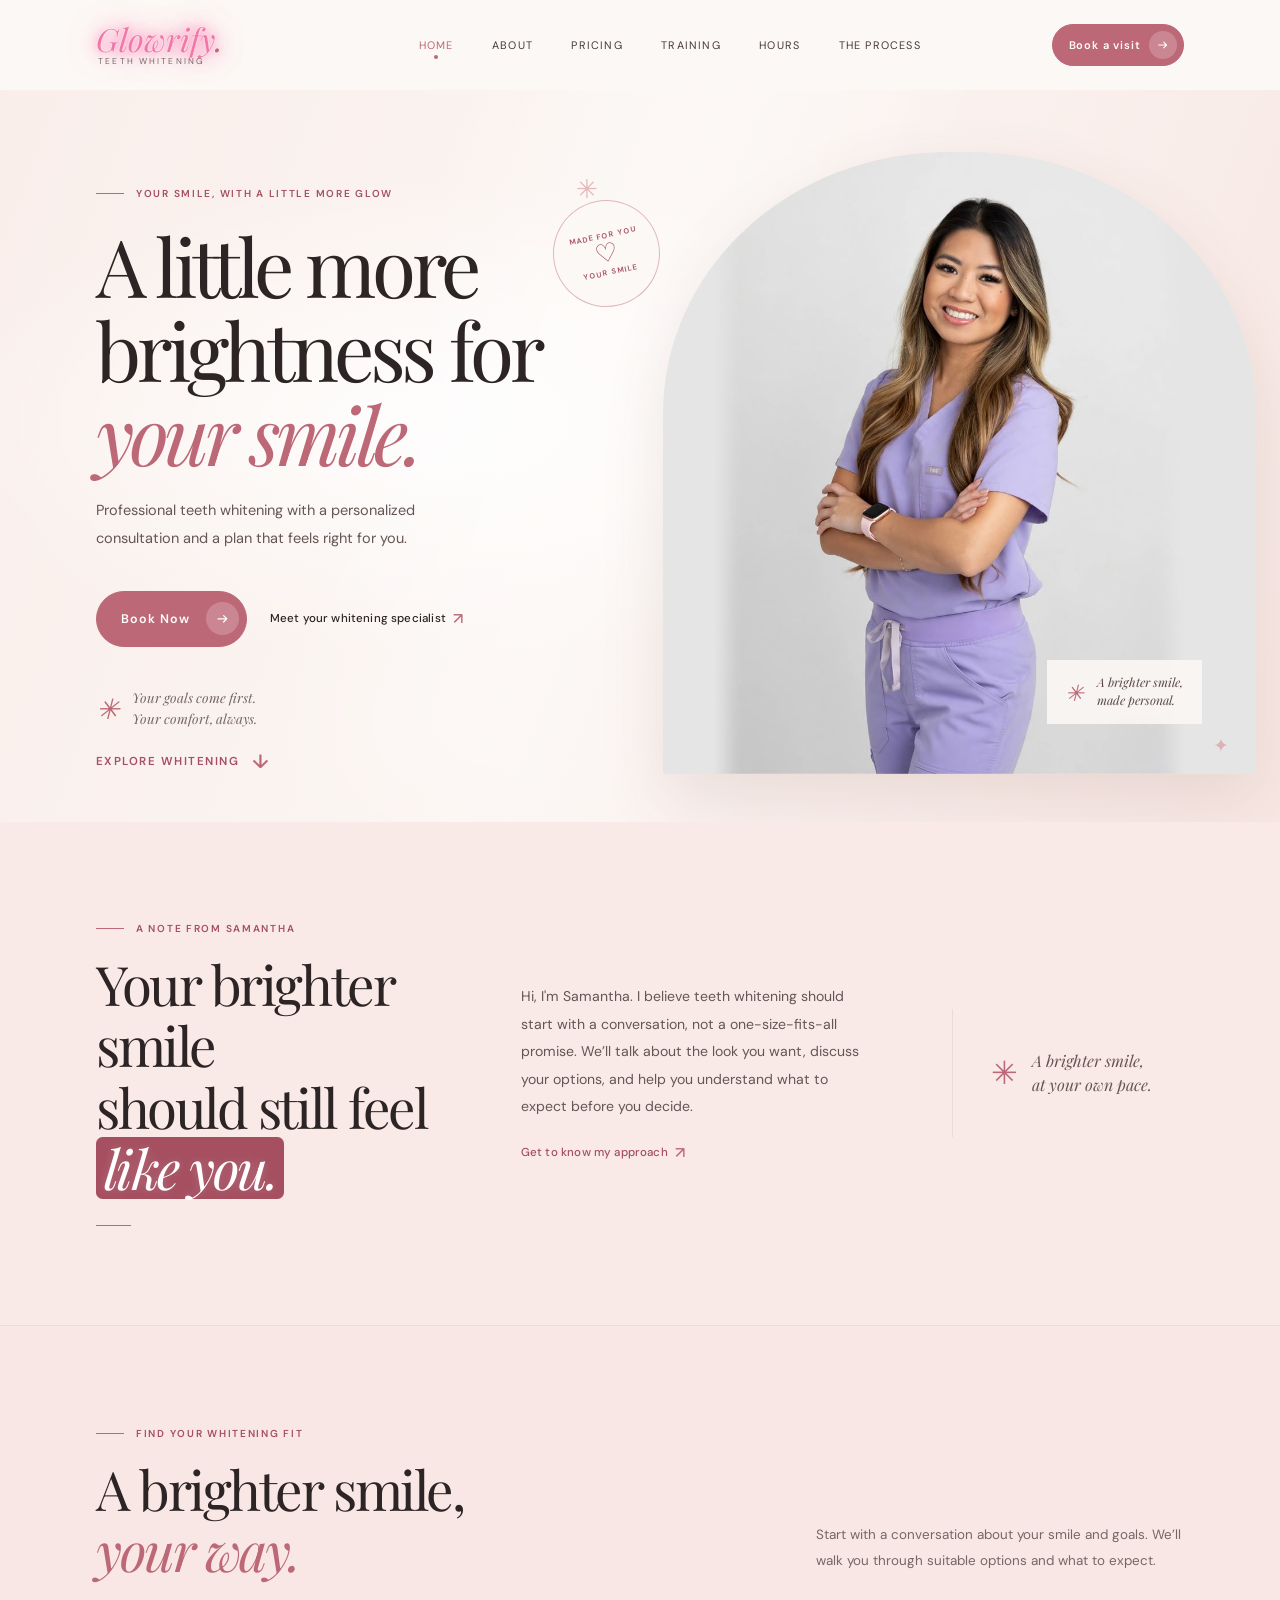
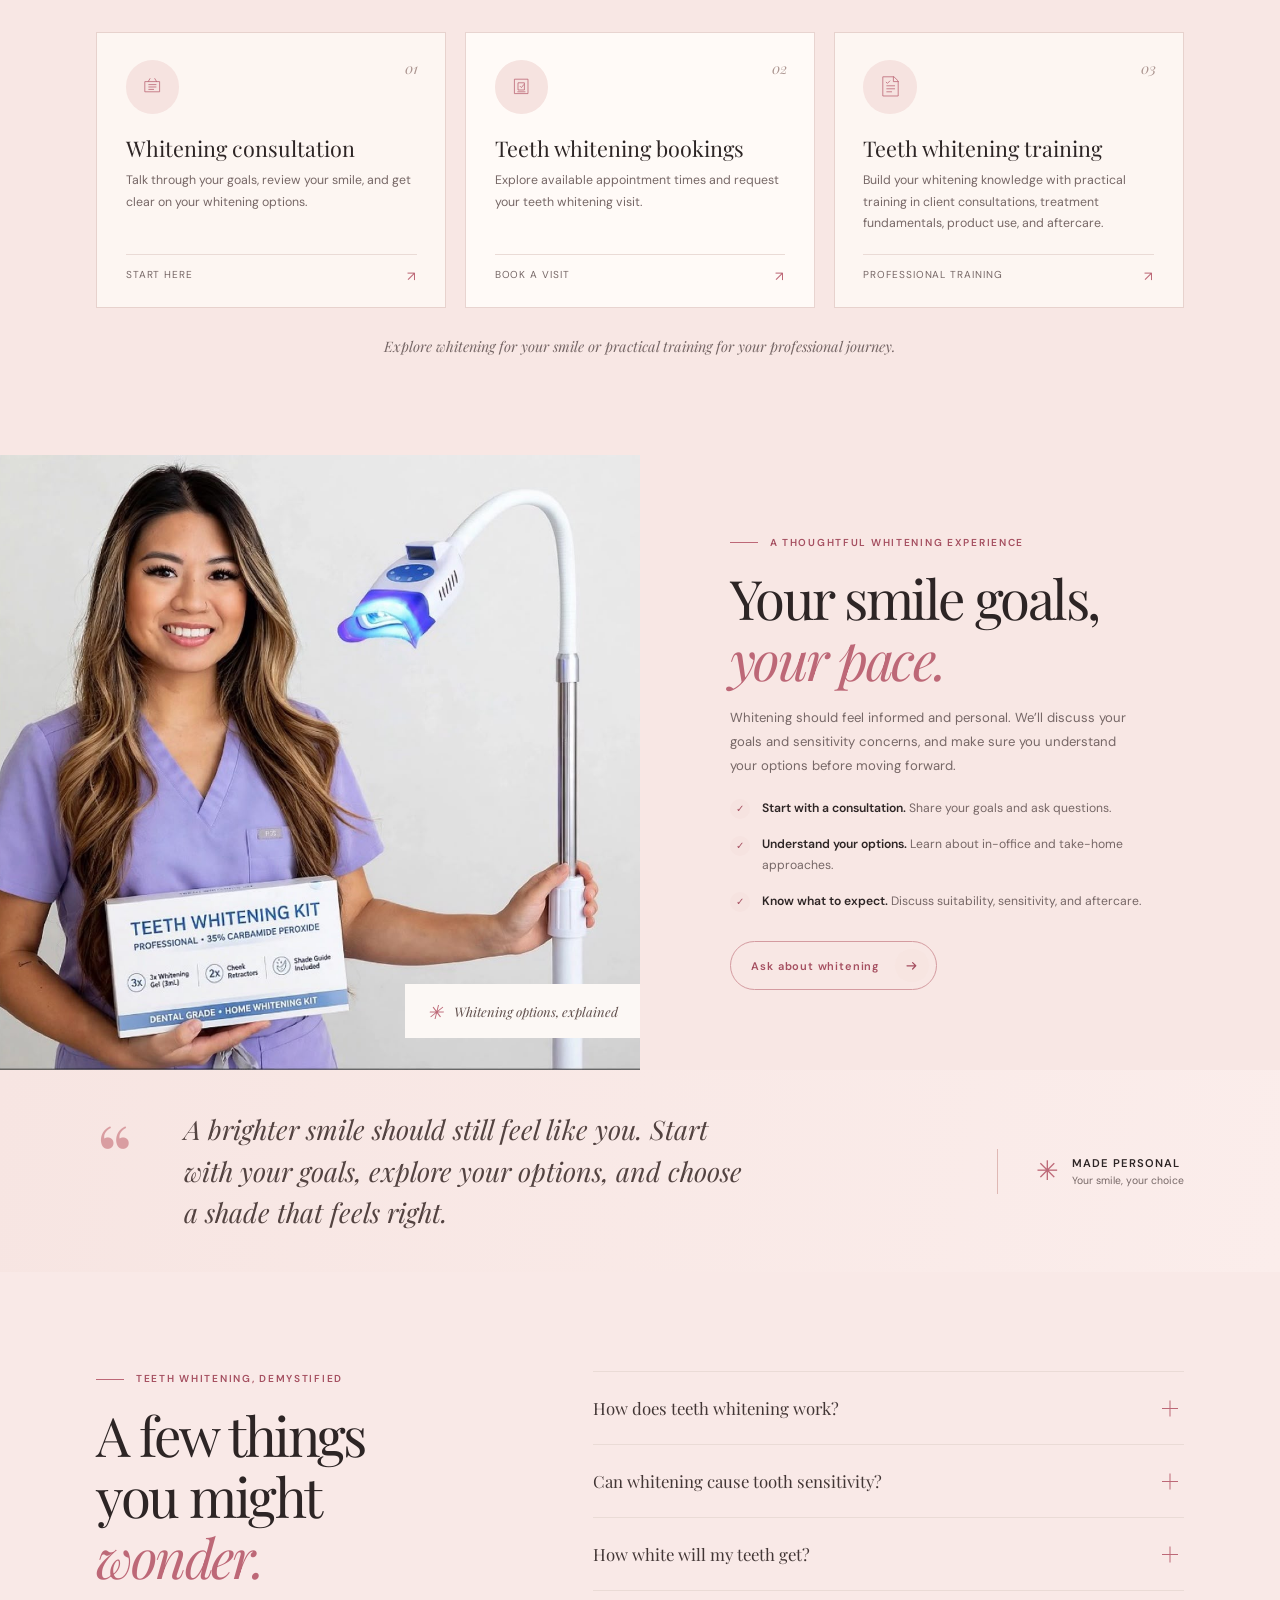
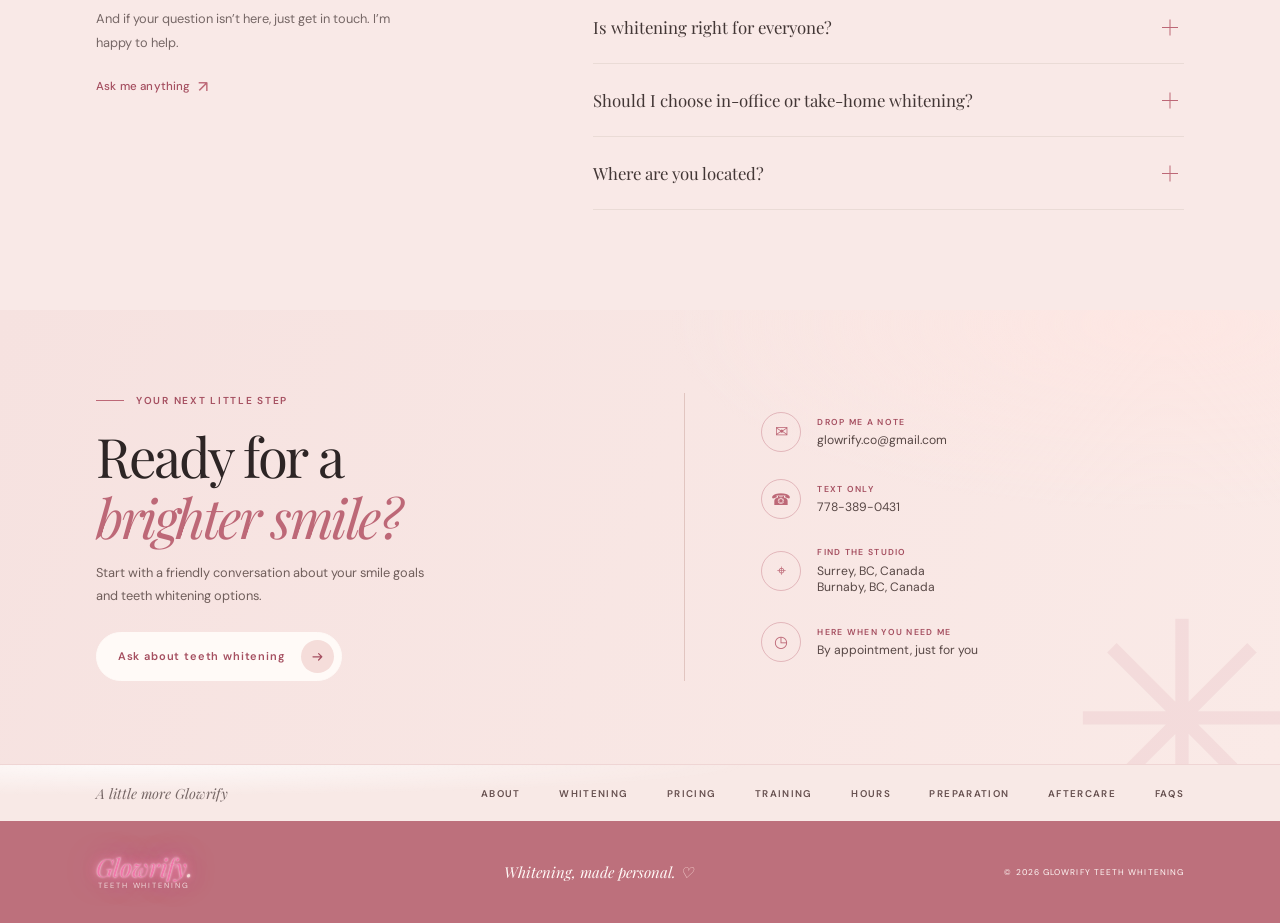
==== public/site/index.html @ 29be2ec6 "Publish curated Glowrify marketing site on Pages Co-authored-by: Copilot <223556219+Copilot@users.no" ====
<!doctype html>
<html lang="en">
  <head>
    <meta charset="UTF-8" />
    <meta name="viewport" content="width=device-width, initial-scale=1.0" />
    <meta
      name="description"
      content="Teeth whitening in Surrey, BC with Glowrify. Explore personalized consultations, take-home options and training for Surrey and Vancouver Lower Mainland clients."
    />
    <meta name="theme-color" content="#fbf5f2" />
    <title>Teeth Whitening in Surrey, BC | Glowrify</title>
    <link rel="canonical" href="https://briannw.github.io/glowrify/" />
    <meta property="og:type" content="website" />
    <meta property="og:site_name" content="Glowrify Teeth Whitening" />
    <meta property="og:locale" content="en_CA" />
    <meta property="og:url" content="https://briannw.github.io/glowrify/" />
    <meta property="og:title" content="Teeth Whitening in Surrey, BC | Glowrify" />
    <meta
      property="og:description"
      content="Teeth whitening in Surrey, BC with Glowrify. Explore personalized consultations, take-home options and training for Surrey and Vancouver Lower Mainland clients."
    />
    <meta
      property="og:image"
      content="https://briannw.github.io/glowrify/images/IMG-20261009-WA0004.jpg"
    />
    <meta property="og:image:type" content="image/jpeg" />
    <meta property="og:image:width" content="1920" />
    <meta property="og:image:height" content="1080" />
    <meta
      property="og:image:alt"
      content="Teeth whitening specialist with an LED light and whitening kit"
    />
    <meta name="twitter:card" content="summary_large_image" />
    <meta name="twitter:title" content="Teeth Whitening in Surrey, BC | Glowrify" />
    <meta
      name="twitter:description"
      content="Teeth whitening in Surrey, BC with Glowrify. Explore personalized consultations, take-home options and training for Surrey and Vancouver Lower Mainland clients."
    />
    <meta
      name="twitter:image"
      content="https://briannw.github.io/glowrify/images/IMG-20261009-WA0004.jpg"
    />
    <meta
      name="twitter:image:alt"
      content="Teeth whitening specialist with an LED light and whitening kit"
    />
    <link rel="preconnect" href="https://fonts.googleapis.com" />
    <link rel="preconnect" href="https://fonts.gstatic.com" crossorigin />
    <link
      href="https://fonts.googleapis.com/css2?family=DM+Sans:wght@400;500;600;700&family=Playfair+Display:ital,wght@0,400;0,500;0,600;1,400;1,500&display=swap"
      rel="stylesheet"
    />
    <link rel="stylesheet" href="styles.css" />
  </head>
  <body>
    <header class="site-header">
      <a class="wordmark" href="#home" aria-label="Glowrify Teeth Whitening home">
        <span class="wordmark__name">Glowrify<span class="wordmark__dot">.</span></span>
        <span class="wordmark__descriptor">TEETH WHITENING</span>
      </a>

      <button
        class="menu-toggle"
        type="button"
        aria-label="Open navigation"
        aria-expanded="false"
        aria-controls="site-navigation"
      >
        <span></span>
        <span></span>
      </button>

      <nav class="site-nav" id="site-navigation" aria-label="Main navigation">
        <a class="site-nav__link is-active" href="/site/index.html#home">Home</a>
        <a class="site-nav__link" href="/site/index.html#about">About</a>
        <a class="site-nav__link" href="/site/pricing.html">Pricing</a>
        <a class="site-nav__link" href="/training">Training</a>
        <a class="site-nav__link" href="/site/hours.html">Hours</a>
        <a class="site-nav__link" href="/site/index.html#approach">The process</a>
      </nav>

      <a class="button button--small header-cta" href="/bookings">
        <span>Book a visit</span>
        <svg viewBox="0 0 20 20" aria-hidden="true"><path d="M4 10h11m-4-4 4 4-4 4" /></svg>
      </a>
    </header>

    <main>
      <section class="hero" id="home">
        <div class="hero__wash" aria-hidden="true"></div>
        <div class="hero__content">
            <p class="eyebrow"><span class="eyebrow__line"></span> Your smile, with a little more glow</p>
            <h1>A little more<br />brightness for<br /><em>your smile.</em></h1>
          <p class="hero__copy">
              Professional teeth whitening with a personalized consultation and a plan that feels right for you.
          </p>
          <div class="hero__actions">
            <a class="button" href="/bookings">
              <span>Book Now</span>
              <svg viewBox="0 0 20 20" aria-hidden="true"><path d="M4 10h11m-4-4 4 4-4 4" /></svg>
            </a>
              <a class="text-link" href="#about">Meet your whitening specialist <span aria-hidden="true">↗</span></a>
          </div>
          <div class="hero__note">
            <span class="hero__note-mark" aria-hidden="true">✳</span>
              <span>Your goals come first.<br />Your comfort, always.</span>
          </div>
          <a class="scroll-cue" href="#services">
              <span>Explore whitening</span><span class="scroll-cue__arrow" aria-hidden="true">↓</span>
          </a>
        </div>

        <div class="hero__visual">
          <img
            class="hero__photo"
            src="images/IMG-20261009-WA0004.jpg"
            alt="Whitening specialist with an in-office LED light and whitening kit"
            fetchpriority="high"
          />
          <div class="hero__image-caption">
            <span class="hero__caption-icon" aria-hidden="true">✳</span>
            <span>A brighter smile,<br />made personal.</span>
          </div>
          <div class="hero__seal" aria-label="Whitening tailored to you">
              <span class="hero__seal-top">MADE FOR YOU</span>
            <span class="hero__seal-center" aria-hidden="true">♡</span>
            <span class="hero__seal-bottom">YOUR SMILE</span>
          </div>
        </div>
        <span class="hero__spark hero__spark--one" aria-hidden="true">✳</span>
        <span class="hero__spark hero__spark--two" aria-hidden="true">✦</span>
      </section>

      <section class="intro section-pad" id="about">
        <div class="intro__heading">
          <p class="eyebrow"><span class="eyebrow__line"></span> A note from Samantha</p>
          <h2>Your brighter smile<br />should still feel <em>like you.</em></h2>
          <span class="small-rule" aria-hidden="true"></span>
        </div>
        <div class="intro__body">
          <p>
            Hi, I'm Samantha. I believe teeth whitening should start with a conversation, not a one-size-fits-all promise.
            We’ll talk about the look you want, discuss your options, and help you understand what to expect before you decide.
          </p>
          <a class="text-link text-link--accent" href="#approach">
            Get to know my approach <span aria-hidden="true">↗</span>
          </a>
        </div>
        <div class="intro__detail">
          <span class="intro__detail-mark" aria-hidden="true">✳</span>
          <p>A brighter smile,<br />at your own pace.</p>
        </div>
      </section>

      <section class="services section-pad" id="services">
        <div class="section-heading">
          <div>
            <p class="eyebrow"><span class="eyebrow__line"></span> Find your whitening fit</p>
            <h2>A brighter smile,<br /><em>your way.</em></h2>
          </div>
          <p class="section-heading__copy">
            Start with a conversation about your smile and goals. We’ll walk you through suitable options and what to expect.
          </p>
        </div>

        <div class="service-grid">
          <article class="service-card">
            <span class="service-card__number">01</span>
            <span class="service-card__icon" aria-hidden="true">
              <svg viewBox="0 0 48 48"><path d="M12 16h24v17H12z" /><path d="M18 21h12M18 25h12M18 29h8" /><path d="m20 11-3 5m11-5 3 5" /></svg>
            </span>
            <h3>Whitening consultation</h3>
            <p>Talk through your goals, review your smile, and get clear on your whitening options.</p>
            <span class="service-card__footer">START HERE <span aria-hidden="true">↗</span></span>
          </article>
          <a class="service-card service-card--featured" href="/bookings" aria-label="Book teeth whitening">
            <span class="service-card__number">02</span>
            <span class="service-card__icon" aria-hidden="true">
              <svg viewBox="0 0 48 48"><path d="M13 12h22v24H13z" /><path d="M19 18h10v12H19z" /><path d="m22 24 2 2 4-5" /><path d="M18 33h12" /></svg>
            </span>
            <h3>Teeth whitening bookings</h3>
            <p>Explore available appointment times and request your teeth whitening visit.</p>
            <span class="service-card__footer">BOOK A VISIT <span aria-hidden="true">↗</span></span>
          </a>
          <article class="service-card">
            <span class="service-card__number">03</span>
            <span class="service-card__icon" aria-hidden="true">
              <svg viewBox="0 0 48 48"><path d="M12 8h18l7 7v25H12z" /><path d="M29 8v8h8" /><path d="M18 23h13M18 28h13M18 33h8" /><path d="m17 17 2 2 4-4" /></svg>
            </span>
            <h3>Teeth whitening training</h3>
            <p>Build your whitening knowledge with practical training in client consultations, treatment fundamentals, product use, and aftercare.</p>
            <a class="service-card__footer" href="/training">PROFESSIONAL TRAINING <span aria-hidden="true">↗</span></a>
          </article>
        </div>
        <p class="services__footnote">Explore whitening for your smile or practical training for your professional journey.</p>
      </section>

      <section class="approach" id="approach">
        <div class="approach__image">
          <img
            src="images/IMG-20261009-WA0003.jpg"
            alt="Whitening specialist showing a teeth whitening kit and whitening gel syringes"
            loading="lazy"
          />
          <div class="approach__image-label"><span aria-hidden="true">✳</span> Whitening options, explained</div>
        </div>
        <div class="approach__content">
          <p class="eyebrow"><span class="eyebrow__line"></span> A thoughtful whitening experience</p>
          <h2>Your smile goals,<br /><em>your pace.</em></h2>
          <p class="approach__intro">
            Whitening should feel informed and personal. We’ll discuss your goals and sensitivity concerns, and make sure you understand your options before moving forward.
          </p>
          <ul class="care-list">
            <li><span class="care-list__check" aria-hidden="true">✓</span><span><strong>Start with a consultation.</strong> Share your goals and ask questions.</span></li>
            <li><span class="care-list__check" aria-hidden="true">✓</span><span><strong>Understand your options.</strong> Learn about in-office and take-home approaches.</span></li>
            <li><span class="care-list__check" aria-hidden="true">✓</span><span><strong>Know what to expect.</strong> Discuss suitability, sensitivity, and aftercare.</span></li>
          </ul>
          <a class="button button--outline" href="/bookings">
            <span>Ask about whitening</span>
            <svg viewBox="0 0 20 20" aria-hidden="true"><path d="M4 10h11m-4-4 4 4-4 4" /></svg>
          </a>
        </div>
      </section>

      <section class="quote-strip">
        <span class="quote-strip__mark" aria-hidden="true">“</span>
        <blockquote>
          A brighter smile should still feel like you. Start with your goals, explore your options, and choose a shade that feels right.
        </blockquote>
        <div class="quote-strip__byline">
          <span class="quote-strip__star" aria-hidden="true">✳</span>
          <span><strong>Made personal</strong><br />Your smile, your choice</span>
        </div>
      </section>

      <section class="faq section-pad" id="faq">
        <div class="faq__heading">
          <p class="eyebrow"><span class="eyebrow__line"></span> Teeth whitening, demystified</p>
          <h2>A few things<br />you might <em>wonder.</em></h2>
          <p>And if your question isn’t here, just get in touch. I’m happy to help.</p>
          <a class="text-link text-link--accent" href="/bookings">
            Ask me anything <span aria-hidden="true">↗</span>
          </a>
        </div>
        <div class="faq-list">
          <details class="faq-item">
            <summary>How does teeth whitening work?<span aria-hidden="true"></span></summary>
            <p>Whitening options vary. During a consultation, we can discuss in-office and take-home approaches, how they work, and what may suit your smile and goals.</p>
          </details>
          <details class="faq-item">
            <summary>Can whitening cause tooth sensitivity?<span aria-hidden="true"></span></summary>
            <p>Some people experience temporary sensitivity. Tell us about any concerns during your consultation so we can discuss whether whitening is suitable and what to expect.</p>
          </details>
          <details class="faq-item">
            <summary>How white will my teeth get?<span aria-hidden="true"></span></summary>
            <p>Results vary from person to person and depend on factors such as your natural tooth shade and the type of discolouration. We’ll talk through realistic expectations before you choose.</p>
          </details>
          <details class="faq-item">
            <summary>Is whitening right for everyone?<span aria-hidden="true"></span></summary>
            <p>Not always. A consultation can help identify whether whitening is appropriate for you and whether existing dental work or other factors may affect the outcome.</p>
          </details>
          <details class="faq-item">
            <summary>Should I choose in-office or take-home whitening?<span aria-hidden="true"></span></summary>
            <p>Both options have different considerations. We can explain the available approaches, how to use products as directed, and which option may fit your goals.</p>
          </details>
          <details class="faq-item">
            <summary>Where are you located?<span aria-hidden="true"></span></summary>
            <p>Glowrify serves clients in Surrey and Burnaby, BC, Canada. Once your visit is booked, I’ll confirm the location and send over everything you need for an easy arrival.</p>
          </details>
        </div>
      </section>

      <section class="contact" id="contact">
        <div class="contact__content">
          <p class="eyebrow"><span class="eyebrow__line"></span> Your next little step</p>
          <h2>Ready for a<br /><em>brighter smile?</em></h2>
          <p>Start with a friendly conversation about your smile goals and teeth whitening options.</p>
          <a class="button button--light" href="/bookings">
            <span>Ask about teeth whitening</span>
            <svg viewBox="0 0 20 20" aria-hidden="true"><path d="M4 10h11m-4-4 4 4-4 4" /></svg>
          </a>
        </div>
        <div class="contact__details">
          <a href="mailto:glowrify.co@gmail.com">
            <span class="contact__icon" aria-hidden="true">✉</span>
            <span><small>DROP ME A NOTE</small>glowrify.co@gmail.com</span>
          </a>
          <div>
            <span class="contact__icon" aria-hidden="true">☎</span>
            <span><small>TEXT ONLY</small>778-389-0431</span>
          </div>
          <div>
            <span class="contact__icon" aria-hidden="true">⌖</span>
            <span><small>FIND THE STUDIO</small>Surrey, BC, Canada<br />Burnaby, BC, Canada</span>
          </div>
          <div>
            <span class="contact__icon" aria-hidden="true">◷</span>
            <span><small>HERE WHEN YOU NEED ME</small>By appointment, just for you</span>
          </div>
        </div>
        <span class="contact__decoration" aria-hidden="true">✳</span>
      </section>
    </main>

    <nav class="footer-nav" aria-label="Footer navigation">
      <span class="footer-nav__label">A little more Glowrify</span>
      <div class="footer-nav__links">
        <a href="/site/index.html#about">About</a>
        <a href="/site/index.html#services">Whitening</a>
        <a href="/site/pricing.html">Pricing</a>
        <a href="/training">Training</a>
        <a href="/site/hours.html">Hours</a>
        <a href="/site/preparation.html">Preparation</a>
        <a href="/site/post-op.html">Aftercare</a>
        <a href="/site/index.html#faq">FAQs</a>
      </div>
    </nav>

    <footer class="site-footer">
      <a class="wordmark wordmark--footer" href="#home" aria-label="Glowrify Teeth Whitening home">
        <span class="wordmark__name">Glowrify<span class="wordmark__dot">.</span></span>
        <span class="wordmark__descriptor">TEETH WHITENING</span>
      </a>
      <p>Whitening, made personal. <span aria-hidden="true">♡</span></p>
      <span class="site-footer__copyright">© 2026 GLOWRIFY TEETH WHITENING</span>
    </footer>

    <script src="script.js"></script>
  </body>
</html>
---- public/site/styles.css ----
:root {
  color-scheme: light;
  --ink: #2d2525;
  --muted: #766766;
  --rose: #bd6877;
  --rose-dark: #a54f60;
  --rose-soft: #f2d5d5;
  --rose-pale: #f8e7e4;
  --paper: #fcf8f5;
  --line: #eadbd6;
  --serif: "Playfair Display", Georgia, serif;
  --sans: "DM Sans", Arial, sans-serif;
  --page-gutter: clamp(1.5rem, 7.5vw, 8.5rem);
}

* {
  box-sizing: border-box;
}

html {
  scroll-behavior: smooth;
  scroll-padding-top: 5.5rem;
}

body {
  margin: 0;
  background: var(--paper);
  color: var(--ink);
  font-family: var(--sans);
  font-size: 0.94rem;
  -webkit-font-smoothing: antialiased;
}

body,
button,
a {
  -webkit-tap-highlight-color: transparent;
}

a {
  color: inherit;
  text-decoration: none;
}

button {
  color: inherit;
  font: inherit;
}

img {
  display: block;
  max-width: 100%;
}

::selection {
  background: var(--rose-soft);
  color: var(--ink);
}

.site-header {
  position: relative;
  z-index: 5;
  display: flex;
  min-height: 5.6rem;
  align-items: center;
  justify-content: space-between;
  gap: 2rem;
  padding: 0 var(--page-gutter);
  background: var(--paper);
}

.wordmark {
  display: inline-flex;
  width: 12rem;
  flex-direction: column;
  align-items: flex-start;
  gap: 0.08rem;
  flex-shrink: 0;
}

.wordmark__name {
  font-family: var(--serif);
  font-size: 2rem;
  font-style: italic;
  line-height: 1;
  color: #f078a9;
  text-shadow: 0 0 2px #fff4f8, 0 0 7px rgba(255, 165, 200, 0.98),
    0 0 16px rgba(255, 105, 170, 0.8), 0 0 30px rgba(255, 105, 170, 0.58);
}

.wordmark__dot {
  color: var(--rose);
}

.wordmark__descriptor {
  padding-left: 0.14rem;
  color: var(--muted);
  font-size: 0.53rem;
  letter-spacing: 0.25em;
}

.site-nav {
  display: flex;
  align-items: center;
  gap: clamp(1.2rem, 3vw, 3rem);
}

.site-nav__link {
  position: relative;
  padding: 0.6rem 0;
  color: #453a39;
  font-size: 0.68rem;
  letter-spacing: 0.11em;
  text-transform: uppercase;
  transition: color 180ms ease;
}

.site-nav__link:hover,
.site-nav__link.is-active {
  color: var(--rose);
}

.site-nav__link.is-active::after {
  position: absolute;
  bottom: 0.12rem;
  left: 50%;
  width: 0.25rem;
  height: 0.25rem;
  border-radius: 50%;
  background: var(--rose);
  content: "";
  transform: translateX(-50%);
}

.button {
  display: inline-flex;
  min-height: 3.1rem;
  align-items: center;
  justify-content: center;
  gap: 1rem;
  border: 1px solid var(--rose);
  border-radius: 999px;
  background: var(--rose);
  color: #fffdfb;
  font-size: 0.69rem;
  font-weight: 600;
  letter-spacing: 0.075em;
  padding: 0.35rem 0.45rem 0.35rem 1.3rem;
  transition: background 180ms ease, border-color 180ms ease, color 180ms ease, transform 180ms ease;
}

.button:hover {
  border-color: var(--rose-dark);
  background: var(--rose-dark);
  transform: translateY(-2px);
}

.button svg {
  width: 2.1rem;
  height: 2.1rem;
  padding: 0.55rem;
  border-radius: 50%;
  background: rgba(255, 255, 255, 0.2);
  fill: none;
  stroke: currentColor;
  stroke-linecap: round;
  stroke-linejoin: round;
  stroke-width: 1.5;
}

.button--small {
  min-height: 2.6rem;
  gap: 0.55rem;
  padding: 0.25rem 0.35rem 0.25rem 1rem;
}

.button--small svg {
  width: 1.75rem;
  height: 1.75rem;
  padding: 0.43rem;
}

.menu-toggle {
  display: none;
}

.hero {
  position: relative;
  display: grid;
  min-height: min(45rem, 78vw);
  grid-template-columns: 0.91fr 1.09fr;
  overflow: hidden;
  padding: 3.9rem var(--page-gutter) 3rem;
  background:
    radial-gradient(ellipse at 34% 45%, rgba(255, 255, 255, 0.88), transparent 43%),
    linear-gradient(110deg, #f9eeea 0%, #fbf5f2 47%, #f7e7e3 100%);
}

.hero__wash {
  position: absolute;
  top: -25%;
  left: 36%;
  width: 21rem;
  height: 130%;
  background: rgba(255, 255, 255, 0.28);
  filter: blur(3.5rem);
  transform: rotate(18deg);
}

.hero__content {
  position: relative;
  z-index: 2;
  display: flex;
  align-items: flex-start;
  flex-direction: column;
  padding-top: 2.1rem;
}

.eyebrow {
  display: flex;
  align-items: center;
  gap: 0.75rem;
  margin: 0;
  color: var(--rose-dark);
  font-size: 0.63rem;
  font-weight: 600;
  letter-spacing: 0.17em;
  line-height: 1.6;
  text-transform: uppercase;
}

.eyebrow__line {
  width: 1.75rem;
  height: 1px;
  background: var(--rose);
}

h1,
h2,
h3,
p {
  margin-top: 0;
}

h1,
h2 {
  font-family: var(--serif);
  font-weight: 400;
}

h1 {
  margin: 1.35rem 0 1.35rem;
  font-size: clamp(3.25rem, 6.25vw, 6.6rem);
  letter-spacing: -0.055em;
  line-height: 1.05;
}

h1 em,
h2 em {
  color: var(--rose);
  font-weight: 400;
}

.hero__copy {
  max-width: 23rem;
  margin-bottom: 1.65rem;
  color: #655654;
  font-size: 0.91rem;
  line-height: 1.9;
}

.hero__actions {
  display: flex;
  align-items: center;
  flex-wrap: wrap;
  gap: 1.4rem;
  margin-top: 0.75rem;
}

.hero__actions .button {
  min-height: 3.5rem;
  font-size: 0.78rem;
  padding-left: 1.5rem;
}

.text-link {
  display: inline-flex;
  align-items: center;
  gap: 0.45rem;
  color: var(--ink);
  font-size: 0.72rem;
  font-weight: 500;
  letter-spacing: 0.015em;
}

.text-link span {
  color: var(--rose);
  font-size: 1rem;
  transition: transform 180ms ease;
}

.text-link:hover span {
  transform: translate(2px, -2px);
}

.text-link--accent {
  color: var(--rose-dark);
}

.hero__note {
  display: flex;
  align-items: center;
  gap: 0.8rem;
  margin-top: auto;
  padding-top: 2.5rem;
  color: var(--muted);
  font-family: var(--serif);
  font-size: 0.84rem;
  font-style: italic;
  line-height: 1.5;
}

.hero__note-mark {
  color: var(--rose);
  font-size: 1.75rem;
}

.scroll-cue {
  display: flex;
  align-items: center;
  gap: 0.8rem;
  margin-top: 1.25rem;
  color: var(--rose-dark);
  font-size: 0.72rem;
  font-weight: 600;
  letter-spacing: 0.13em;
  text-transform: uppercase;
}

.scroll-cue__arrow {
  color: var(--rose);
  font-size: 1.2rem;
}

.hero__visual {
  position: relative;
  min-height: 35rem;
  align-self: stretch;
}

.hero__photo {
  position: absolute;
  top: 0;
  right: -4.5rem;
  width: min(47vw, 43rem);
  height: 100%;
  border-radius: 48% 48% 3px 3px / 42% 42% 3px 3px;
  object-fit: cover;
  object-position: 52% center;
  box-shadow: 0 1.5rem 4rem rgba(122, 73, 67, 0.12);
}

.hero__image-caption {
  position: absolute;
  right: -1.1rem;
  bottom: 3.1rem;
  display: flex;
  align-items: center;
  gap: 0.8rem;
  padding: 0.9rem 1.15rem;
  background: rgba(252, 248, 245, 0.88);
  color: #5a4948;
  font-family: var(--serif);
  font-size: 0.77rem;
  font-style: italic;
  line-height: 1.45;
  backdrop-filter: blur(8px);
}

.hero__caption-icon {
  color: var(--rose);
  font-size: 1.4rem;
}

.hero__seal {
  position: absolute;
  top: 3rem;
  left: -2.4rem;
  display: flex;
  width: 6.7rem;
  height: 6.7rem;
  align-items: center;
  justify-content: center;
  flex-direction: column;
  border: 1px solid rgba(189, 104, 119, 0.45);
  border-radius: 50%;
  background: rgba(252, 248, 245, 0.9);
  color: var(--rose-dark);
  transform: rotate(-12deg);
}

.hero__seal-top,
.hero__seal-bottom {
  font-size: 0.47rem;
  font-weight: 600;
  letter-spacing: 0.15em;
}

.hero__seal-center {
  margin: 0.08rem 0;
  font-size: 1.6rem;
  line-height: 1;
}

.hero__spark {
  position: absolute;
  z-index: 1;
  color: #dc9da1;
  opacity: 0.7;
  pointer-events: none;
}

.hero__spark--one {
  top: 5.2rem;
  left: 45%;
  font-size: 1.6rem;
}

.hero__spark--two {
  right: 4%;
  bottom: 4rem;
  font-size: 1.2rem;
}

.section-pad {
  padding: 6.2rem var(--page-gutter);
}

.intro {
  display: grid;
  grid-template-columns: 1.08fr 1.1fr 0.72fr;
  align-items: center;
  gap: clamp(2.5rem, 6vw, 7rem);
  border-bottom: 1px solid var(--line);
  background: #f9e9e7;
}

.intro h2 em {
  display: inline-block;
  border-radius: 0.12em;
  background: var(--rose-dark);
  color: #fff;
  padding: 0 0.14em;
  text-shadow: 0 0 10px rgba(255, 255, 255, 0.2);
}

.intro h2,
.section-heading h2,
.approach h2,
.faq h2,
.contact h2 {
  margin: 1rem 0 0;
  font-size: clamp(2.55rem, 4.25vw, 4.3rem);
  letter-spacing: -0.045em;
  line-height: 1.13;
}

.small-rule {
  display: block;
  width: 2.2rem;
  height: 1px;
  margin-top: 1.65rem;
  background: var(--rose);
}

.intro__body {
  max-width: 28rem;
}

.intro__body p {
  margin: 0 0 1.3rem;
  color: #655654;
  font-size: 0.88rem;
  line-height: 1.95;
}

.intro__detail {
  display: flex;
  min-height: 8rem;
  align-items: center;
  gap: 0.85rem;
  border-left: 1px solid var(--line);
  padding-left: clamp(1.3rem, 3vw, 3rem);
}

.intro__detail-mark {
  color: var(--rose);
  font-size: 2rem;
}

.intro__detail p {
  margin: 0;
  color: #675453;
  font-family: var(--serif);
  font-size: 1rem;
  font-style: italic;
  line-height: 1.55;
}

.services {
  background: var(--rose-pale);
}

.section-heading {
  display: flex;
  align-items: flex-end;
  justify-content: space-between;
  gap: 2rem;
  margin-bottom: 3.2rem;
}

.section-heading__copy {
  max-width: 23rem;
  margin: 0 0 0.45rem;
  color: var(--muted);
  font-size: 0.84rem;
  line-height: 1.9;
}

.service-grid {
  display: grid;
  grid-template-columns: repeat(3, minmax(0, 1fr));
  gap: 1.15rem;
}

.service-card {
  position: relative;
  display: flex;
  min-height: 17rem;
  align-items: flex-start;
  flex-direction: column;
  border: 1px solid rgba(210, 176, 169, 0.5);
  padding: 1.7rem 1.8rem 1.4rem;
  background: rgba(255, 252, 249, 0.72);
  transition: background 180ms ease, transform 180ms ease, box-shadow 180ms ease;
}

.service-card:hover {
  background: #fffdfb;
  box-shadow: 0 0.8rem 2rem rgba(97, 54, 52, 0.07);
  transform: translateY(-4px);
}

.service-card--featured {
  background: #fffaf7;
}

.service-card__number {
  position: absolute;
  top: 1.6rem;
  right: 1.7rem;
  color: #ab9590;
  font-family: var(--serif);
  font-size: 0.91rem;
  font-style: italic;
}

.service-card__icon {
  display: grid;
  width: 3.35rem;
  height: 3.35rem;
  place-items: center;
  border-radius: 50%;
  background: #f6e3e0;
  color: var(--rose);
}

.service-card__icon svg {
  width: 1.8rem;
  height: 1.8rem;
  fill: none;
  stroke: currentColor;
  stroke-linecap: round;
  stroke-linejoin: round;
  stroke-width: 1.35;
}

.service-card h3 {
  margin: 1.25rem 0 0.55rem;
  font-family: var(--serif);
  font-size: 1.35rem;
  font-weight: 400;
}

.service-card p {
  max-width: 18rem;
  margin-bottom: 1.2rem;
  color: var(--muted);
  font-size: 0.77rem;
  line-height: 1.75;
}

.service-card__footer {
  display: flex;
  width: 100%;
  justify-content: space-between;
  margin-top: auto;
  border-top: 1px solid var(--line);
  padding-top: 0.8rem;
  color: var(--muted);
  font-size: 0.63rem;
  letter-spacing: 0.09em;
  text-transform: uppercase;
}

.service-card__footer span {
  color: var(--rose);
  font-size: 0.85rem;
}

.services__footnote {
  margin: 1.7rem 0 0;
  color: var(--muted);
  font-family: var(--serif);
  font-size: 0.9rem;
  font-style: italic;
  text-align: center;
}

.approach {
  display: grid;
  min-height: 34rem;
  grid-template-columns: 1fr 1fr;
  background: var(--rose-pale);
}

.approach__image {
  position: relative;
  min-height: 34rem;
  overflow: hidden;
  background: #f0ddda;
}

.approach__image img {
  width: 100%;
  height: 100%;
  min-height: 34rem;
  object-fit: cover;
  object-position: center;
}

.approach__image-label {
  position: absolute;
  right: 0;
  bottom: 2rem;
  display: flex;
  align-items: center;
  gap: 0.65rem;
  padding: 0.9rem 1.4rem;
  background: var(--paper);
  color: #604f4c;
  font-family: var(--serif);
  font-size: 0.82rem;
  font-style: italic;
}

.approach__image-label span {
  color: var(--rose);
  font-size: 1.2rem;
}

.approach__content {
  display: flex;
  align-items: flex-start;
  justify-content: center;
  flex-direction: column;
  padding: 5rem clamp(2.5rem, 7vw, 7rem);
  background: var(--rose-pale);
}

.approach h2 {
  margin-bottom: 1rem;
}

.approach__intro {
  max-width: 25rem;
  margin-bottom: 1.2rem;
  color: var(--muted);
  font-size: 0.82rem;
  line-height: 1.85;
}

.care-list {
  display: grid;
  gap: 0.95rem;
  margin: 0 0 1.8rem;
  padding: 0;
  color: var(--muted);
  font-size: 0.76rem;
  line-height: 1.7;
  list-style: none;
}

.care-list li {
  display: flex;
  align-items: flex-start;
  gap: 0.75rem;
}

.care-list strong {
  color: var(--ink);
  font-weight: 600;
}

.care-list__check {
  display: grid;
  width: 1.25rem;
  height: 1.25rem;
  flex: 0 0 1.25rem;
  place-items: center;
  margin-top: 0.08rem;
  border-radius: 50%;
  background: #f6e3e0;
  color: var(--rose-dark);
  font-size: 0.65rem;
}

.button--outline {
  border-color: #d49ba0;
  background: transparent;
  color: var(--rose-dark);
}

.button--outline svg {
  background: #f7e5e1;
}

.button--outline:hover {
  background: #f7e5e1;
  color: var(--rose-dark);
}

.quote-strip {
  display: grid;
  min-height: 12.5rem;
  grid-template-columns: auto minmax(12rem, 1fr) auto;
  align-items: center;
  gap: clamp(1rem, 4vw, 4rem);
  padding: 2.4rem var(--page-gutter);
  background: linear-gradient(100deg, #f7e5e2, #fbedeb);
}

.quote-strip__mark {
  align-self: start;
  color: #d99da1;
  font-family: var(--serif);
  font-size: 5.6rem;
  line-height: 1;
}

.quote-strip blockquote {
  max-width: 36rem;
  margin: 0;
  color: #534341;
  font-family: var(--serif);
  font-size: clamp(1.2rem, 2.1vw, 1.7rem);
  font-style: italic;
  line-height: 1.55;
}

.quote-strip__byline {
  display: flex;
  min-width: 11rem;
  align-items: center;
  gap: 0.8rem;
  border-left: 1px solid #dfb8b4;
  padding-left: clamp(1rem, 3vw, 2.5rem);
  color: var(--muted);
  font-size: 0.65rem;
  line-height: 1.65;
}

.quote-strip__byline strong {
  color: var(--ink);
  font-size: 0.7rem;
  font-weight: 600;
  letter-spacing: 0.09em;
  text-transform: uppercase;
}

.quote-strip__star {
  color: var(--rose);
  font-size: 1.7rem;
}

.faq {
  display: grid;
  grid-template-columns: 0.8fr 1.2fr;
  gap: clamp(3rem, 8vw, 9rem);
  background: #f9e9e7;
}

.faq h2 {
  margin-bottom: 1.2rem;
}

.faq__heading > p:not(.eyebrow) {
  max-width: 19rem;
  margin-bottom: 1.3rem;
  color: var(--muted);
  font-size: 0.8rem;
  line-height: 1.85;
}

.faq-list {
  border-top: 1px solid var(--line);
}

.faq-item {
  border-bottom: 1px solid var(--line);
}

.faq-item summary {
  position: relative;
  display: flex;
  min-height: 4.5rem;
  align-items: center;
  justify-content: space-between;
  gap: 1rem;
  padding: 1rem 0;
  color: #423635;
  cursor: pointer;
  font-family: var(--serif);
  font-size: 1.05rem;
  list-style: none;
}

.faq-item summary::-webkit-details-marker {
  display: none;
}

.faq-item summary::after,
.faq-item summary span::before {
  position: absolute;
  top: 50%;
  right: 0.35rem;
  width: 1rem;
  height: 1px;
  background: var(--rose);
  content: "";
  transition: transform 180ms ease;
}

.faq-item summary span::before {
  transform: rotate(90deg);
}

.faq-item[open] summary span::before {
  transform: rotate(0);
}

.faq-item p {
  max-width: 37rem;
  margin: -0.15rem 2.5rem 1.3rem 0;
  color: var(--muted);
  font-size: 0.78rem;
  line-height: 1.85;
}

.contact {
  position: relative;
  display: grid;
  grid-template-columns: 1.08fr 0.92fr;
  overflow: hidden;
  padding: 5.2rem var(--page-gutter);
  background:
    radial-gradient(ellipse at 91% 3%, rgba(255, 230, 226, 0.7), transparent 30%),
    linear-gradient(110deg, #f6e2e0, #faeae7);
}

.contact__content {
  position: relative;
  z-index: 1;
}

.contact h2 {
  margin-bottom: 0.85rem;
}

.contact__content > p:not(.eyebrow) {
  max-width: 22rem;
  margin-bottom: 1.5rem;
  color: #705e5b;
  font-size: 0.8rem;
  line-height: 1.8;
}

.contact__details {
  display: flex;
  justify-content: center;
  flex-direction: column;
  gap: 1.7rem;
  border-left: 1px solid #e1c5c0;
  padding-left: clamp(2rem, 6vw, 6rem);
}

.contact__details > a,
.contact__details > div {
  display: flex;
  align-items: center;
  gap: 1rem;
  color: #574745;
  font-size: 0.76rem;
}

.contact__icon {
  display: grid;
  width: 2.5rem;
  height: 2.5rem;
  flex: 0 0 2.5rem;
  place-items: center;
  border: 1px solid rgba(189, 104, 119, 0.38);
  border-radius: 50%;
  color: var(--rose);
  font-size: 1rem;
}

.contact__details small {
  display: block;
  margin-bottom: 0.28rem;
  color: var(--rose-dark);
  font-size: 0.54rem;
  font-weight: 600;
  letter-spacing: 0.15em;
}

.contact__decoration {
  position: absolute;
  right: -1rem;
  bottom: -6rem;
  color: rgba(189, 104, 119, 0.1);
  font-size: 17rem;
  line-height: 1;
  pointer-events: none;
}

.pages-static-notice {
  border-bottom: 1px solid rgba(189, 104, 119, 0.18);
  padding: 0.7rem var(--page-gutter);
  background: #fff7f4;
  color: #685856;
  font-size: 0.7rem;
  line-height: 1.6;
  text-align: center;
}

.pages-static-notice a {
  color: var(--rose-dark);
  font-weight: 600;
  text-decoration: underline;
  text-underline-offset: 0.15em;
}

.training-static-intro {
  display: grid;
  grid-template-columns: minmax(0, 1.4fr) minmax(16rem, 0.6fr);
  align-items: center;
  gap: clamp(2rem, 6vw, 6rem);
  background: #fffaf7;
}

.training-static-intro h2,
.training-static-practice h2,
.training-static-safety h2,
.training-intake-static__card h2 {
  margin: 0 0 1rem;
  font-family: var(--serif);
  font-size: clamp(2.2rem, 4vw, 3.7rem);
  font-weight: 400;
  letter-spacing: -0.04em;
  line-height: 1.08;
}

.training-static-intro h2 em,
.training-static-practice h2 em,
.training-static-safety h2 em,
.training-intake-static__card h2 em {
  color: var(--rose-dark);
}

.training-static-intro > div > p:not(.eyebrow),
.training-static-practice > div:first-child > p:last-child,
.training-static-safety,
.training-intake-static__card li p,
.training-intake-static__help p {
  color: #685856;
  font-size: 0.8rem;
  line-height: 1.9;
}

.training-static-price,
.training-intake-static__help {
  display: flex;
  align-items: center;
  flex-direction: column;
  border: 1px solid rgba(210, 176, 169, 0.7);
  padding: 2rem;
  background: #fff;
  box-shadow: 0 1rem 2.5rem rgba(97, 54, 52, 0.06);
  text-align: center;
}

.training-static-price > span,
.training-static-price > small {
  color: var(--muted);
  font-size: 0.63rem;
  line-height: 1.7;
}

.training-static-price > strong {
  margin: 0.8rem 0;
  color: var(--rose-dark);
  font-family: var(--serif);
  font-size: clamp(2.7rem, 5vw, 4rem);
  font-weight: 400;
}

.training-static-price > strong small {
  font-family: var(--sans);
  font-size: 0.25em;
  letter-spacing: 0.12em;
}

.training-static-price .button {
  margin-bottom: 0.8rem;
}

.training-static-section {
  background: var(--paper);
}

.training-static-practice {
  display: grid;
  grid-template-columns: minmax(0, 1.3fr) minmax(16rem, 0.7fr);
  align-items: center;
  gap: 3rem;
  background: linear-gradient(130deg, #f8e8e5, #f5dedd);
}

.training-static-note {
  display: grid;
  gap: 0.55rem;
  border: 1px solid rgba(189, 104, 119, 0.35);
  padding: 1.8rem;
  background: rgba(255, 255, 255, 0.7);
}

.training-static-note > span {
  color: var(--rose);
  font-size: 1.5rem;
}

.training-static-note strong {
  color: var(--ink);
  font-family: var(--serif);
  font-size: 1.2rem;
  font-weight: 400;
}

.training-static-note p {
  margin: 0;
  color: #685856;
  font-size: 0.78rem;
  line-height: 1.7;
}

.training-static-safety {
  background: #fffaf7;
}

.training-static-safety > ul {
  display: grid;
  gap: 0.5rem;
  padding-left: 1.2rem;
}

.training-static-safety li::marker {
  color: var(--rose);
}

.training-static-disclaimer {
  border-left: 2px solid #dba3a5;
  padding-left: 1rem;
  font-size: 0.7rem;
}

.training-intake-static {
  display: grid;
  grid-template-columns: minmax(0, 1.4fr) minmax(16rem, 0.6fr);
  align-items: start;
  gap: clamp(1.5rem, 4vw, 4rem);
  background: #fffaf7;
}

.training-intake-static__card {
  border: 1px solid rgba(210, 176, 169, 0.7);
  padding: clamp(1.4rem, 4vw, 3rem);
  background: #fff;
  box-shadow: 0 1rem 2.5rem rgba(97, 54, 52, 0.06);
}

.training-intake-static__card h2 {
  font-size: clamp(2rem, 4vw, 3.2rem);
}

.training-intake-static__card ol {
  margin: 0;
  padding: 0;
  list-style: none;
}

.training-intake-static__card li {
  display: grid;
  grid-template-columns: 2.2rem minmax(0, 1fr);
  gap: 1rem;
  border-top: 1px solid var(--line);
  padding: 1.4rem 0;
}

.training-intake-static__card li > span {
  color: var(--rose);
  font-family: var(--serif);
  font-size: 1.1rem;
}

.training-intake-static__card li h3,
.training-intake-static__help h2 {
  margin: 0;
  color: var(--ink);
  font-family: var(--serif);
  font-size: 1.25rem;
  font-weight: 400;
}

.training-intake-static__card li p {
  margin: 0.45rem 0 0.85rem;
}

.training-intake-static__card .button {
  min-height: 2.8rem;
  padding: 0.6rem 1rem;
  font-size: 0.65rem;
}

.training-intake-static__price {
  display: flex;
  justify-content: space-between;
  gap: 1rem;
  margin: 0;
  border-top: 1px solid var(--line);
  padding-top: 1rem;
  color: var(--muted);
  font-size: 0.75rem;
}

.training-intake-static__price strong {
  color: var(--rose-dark);
  font-family: var(--serif);
  font-size: 1.2rem;
  font-weight: 400;
}

.training-intake-static__help {
  align-items: flex-start;
  background: linear-gradient(145deg, #f8e8e5, #fff7f4);
  text-align: left;
}

.training-intake-static__help > span {
  color: var(--rose);
  font-size: 1.5rem;
}

.training-intake-static__help h2 {
  margin-top: 0.7rem;
}

.training-intake-static__help > a:not(.training-intake-static__back) {
  color: var(--rose-dark);
  font-size: 0.75rem;
  font-weight: 600;
}

.training-intake-static__back {
  width: 100%;
  margin-top: 1.3rem;
  border-top: 1px solid rgba(189, 104, 119, 0.25);
  padding-top: 1rem;
  color: #685856;
  font-size: 0.7rem;
}

.button--light {
  border-color: #fffaf7;
  background: #fffaf7;
  color: var(--rose-dark);
}

.button--light svg {
  background: #f5ddda;
}

.button--light:hover {
  border-color: #f4dfdb;
  background: #f4dfdb;
  color: var(--rose-dark);
}

.site-footer {
  display: flex;
  min-height: 6.4rem;
  align-items: center;
  justify-content: space-between;
  gap: 1.5rem;
  padding: 1rem var(--page-gutter);
  background: #bd707c;
  color: #fff8f6;
}

.wordmark--footer {
  width: auto;
  color: #fff8f6;
}

.wordmark--footer .wordmark__name {
  font-size: 1.55rem;
}

.wordmark--footer .wordmark__dot {
  color: #f7d9d5;
}

.wordmark--footer .wordmark__descriptor {
  color: rgba(255, 248, 246, 0.78);
  font-size: 0.47rem;
}

.site-footer > p {
  margin: 0;
  font-family: var(--serif);
  font-size: 0.94rem;
  font-style: italic;
}

.site-footer > p span {
  color: #f9d8d4;
}

.site-footer__copyright {
  font-size: 0.52rem;
  letter-spacing: 0.13em;
}

.footer-nav {
  display: flex;
  align-items: center;
  justify-content: space-between;
  gap: 1.5rem;
  padding: 1.15rem var(--page-gutter);
  border-top: 1px solid rgba(189, 104, 119, 0.16);
  background:
    radial-gradient(ellipse at 10% 0%, rgba(255, 255, 255, 0.72), transparent 38%),
    #f8e9e6;
}

.footer-nav__label {
  color: var(--muted);
  font-family: var(--serif);
  font-size: 0.88rem;
  font-style: italic;
}

.footer-nav__links {
  display: flex;
  align-items: center;
  flex-wrap: wrap;
  gap: clamp(1.2rem, 3vw, 2.8rem);
}

.footer-nav__links a {
  position: relative;
  color: #654f4e;
  font-size: 0.61rem;
  font-weight: 600;
  letter-spacing: 0.14em;
  text-transform: uppercase;
  transition: color 180ms ease;
}

.footer-nav__links a:hover,
.footer-nav__links a[aria-current="page"] {
  color: var(--rose-dark);
}

.footer-nav__links a[aria-current="page"]::after {
  position: absolute;
  right: 0;
  bottom: -0.35rem;
  left: 0;
  height: 1px;
  background: var(--rose);
  content: "";
}

.pricing-hero {
  position: relative;
  overflow: hidden;
  padding: 5.4rem var(--page-gutter) 5rem;
  background:
    radial-gradient(ellipse at 50% 0%, rgba(255, 255, 255, 0.78), transparent 55%),
    linear-gradient(130deg, #f8e8e5, #f5dedd);
  text-align: center;
}

.pricing-hero .eyebrow {
  justify-content: center;
}

.pricing-hero h1,
.pricing-contact h2 {
  margin: 1.1rem 0 0.9rem;
  font-size: clamp(3.1rem, 6vw, 5.4rem);
  letter-spacing: -0.055em;
  line-height: 1.05;
}

.pricing-hero > p:last-of-type {
  max-width: 34rem;
  margin: 0 auto;
  color: var(--muted);
  font-size: 0.88rem;
  line-height: 1.85;
}

.pricing-hero__spark {
  position: absolute;
  right: 14%;
  bottom: 2rem;
  color: rgba(189, 104, 119, 0.32);
  font-size: 3rem;
}

.pricing {
  background: var(--paper);
}

.pricing-grid {
  display: grid;
  grid-template-columns: repeat(3, minmax(0, 1fr));
  align-items: stretch;
  gap: 1.15rem;
}

.pricing-card {
  position: relative;
  display: flex;
  min-width: 0;
  flex-direction: column;
  border: 1px solid rgba(210, 176, 169, 0.65);
  padding: 2rem 1.8rem 1.45rem;
  background: #fffaf7;
  box-shadow: 0 1rem 2.5rem rgba(97, 54, 52, 0.045);
}

.pricing-card--featured {
  border-color: rgba(189, 104, 119, 0.7);
  background: #fdf4f1;
  box-shadow: 0 1rem 3rem rgba(151, 77, 86, 0.1);
}

.pricing-card__badge {
  position: absolute;
  top: -0.7rem;
  left: 50%;
  border-radius: 99px;
  padding: 0.45rem 0.85rem;
  background: var(--rose);
  color: #fff;
  font-size: 0.53rem;
  font-weight: 600;
  letter-spacing: 0.14em;
  white-space: nowrap;
  transform: translateX(-50%);
}

.pricing-card__heading {
  text-align: center;
}

.pricing-card__heading h2 {
  margin: 0;
  font-family: var(--serif);
  font-size: clamp(1.45rem, 2.2vw, 2rem);
  font-weight: 400;
}

.pricing-card__duration {
  margin: 0.4rem 0 0;
  color: var(--muted);
  font-family: var(--serif);
  font-size: 0.8rem;
  font-style: italic;
}

.pricing-card__price {
  margin: 1.3rem 0 1rem;
  color: var(--rose-dark);
  font-family: var(--serif);
  font-size: 3.35rem;
  line-height: 1;
  text-align: center;
}

.pricing-card__description {
  margin: 0 0 1.4rem;
  color: #685856;
  font-size: 0.76rem;
  line-height: 1.85;
}

.pricing-card__touch-up {
  display: flex;
  align-items: center;
  justify-content: space-between;
  gap: 0.75rem;
  margin-top: auto;
  border-top: 1px solid var(--line);
  padding-top: 1rem;
  color: var(--muted);
  font-size: 0.69rem;
  letter-spacing: 0.045em;
}

.pricing-card__touch-up strong {
  color: var(--ink);
  font-family: var(--serif);
  font-size: 1.25rem;
  font-weight: 400;
}

.pricing-notes {
  display: grid;
  max-width: 57rem;
  gap: 0.4rem;
  margin: 2.4rem auto 0;
  border-left: 2px solid #dba3a5;
  padding: 0.15rem 0 0.15rem 1.1rem;
}

.pricing-notes p {
  margin: 0;
  color: var(--muted);
  font-size: 0.7rem;
  line-height: 1.8;
}

.pricing-contact {
  padding: 4.8rem var(--page-gutter);
  background:
    radial-gradient(ellipse at 92% 0%, rgba(255, 230, 226, 0.68), transparent 32%),
    linear-gradient(110deg, #f6e2e0, #faeae7);
  text-align: center;
}

.pricing-contact .eyebrow {
  justify-content: center;
}

.pricing-contact h2 {
  margin-bottom: 0.9rem;
  font-size: clamp(2.8rem, 5vw, 4.4rem);
}

.pricing-contact > p:not(.eyebrow) {
  max-width: 28rem;
  margin: 0 auto 1.4rem;
  color: #705e5b;
  font-size: 0.8rem;
  line-height: 1.8;
}

.hours-hero h1 {
  max-width: 36rem;
  margin-right: auto;
  margin-left: auto;
}

.hours {
  position: relative;
  display: grid;
  grid-template-columns: 0.8fr 1.2fr;
  align-items: center;
  gap: clamp(2.5rem, 7vw, 7rem);
  overflow: hidden;
  background:
    radial-gradient(ellipse at 10% 12%, rgba(255, 255, 255, 0.62), transparent 28%),
    linear-gradient(125deg, #f7e2e0 0%, #faeeeb 52%, #f5dfdd 100%);
}

.hours__intro {
  position: relative;
  z-index: 1;
  padding: 1rem 0;
}

.hours__intro h2 {
  margin: 1rem 0;
  font-family: var(--serif);
  font-size: clamp(2.7rem, 4.3vw, 4rem);
  font-weight: 400;
  letter-spacing: -0.045em;
  line-height: 1.13;
}

.hours__intro h2 em {
  color: var(--rose);
  font-weight: 400;
}

.hours__intro > p:last-child {
  max-width: 23rem;
  margin: 0;
  color: var(--muted);
  font-size: 0.82rem;
  line-height: 1.9;
}

.hours__note {
  display: inline-flex;
  align-items: center;
  gap: 0.8rem;
  margin-top: 1.7rem;
  border: 1px solid rgba(189, 104, 119, 0.24);
  border-radius: 999px;
  padding: 0.7rem 1.1rem 0.7rem 0.7rem;
  background: rgba(255, 250, 247, 0.68);
  color: var(--muted);
  font-size: 0.68rem;
  line-height: 1.6;
}

.hours__note strong {
  color: var(--rose-dark);
  font-weight: 600;
}

.hours__note-icon {
  display: grid;
  width: 2.5rem;
  height: 2.5rem;
  place-items: center;
  border-radius: 50%;
  background: #f4d8d8;
  color: var(--rose-dark);
  font-size: 1.15rem;
}

.hours__ornament {
  position: absolute;
  z-index: -1;
  right: 1.5rem;
  bottom: -7rem;
  color: rgba(189, 104, 119, 0.11);
  font-size: 16rem;
  line-height: 1;
  pointer-events: none;
}

.hours-card {
  position: relative;
  overflow: hidden;
  border: 1px solid rgba(255, 255, 255, 0.82);
  border-radius: 0.35rem;
  background: #fffaf7;
  box-shadow: 0 1.35rem 3.5rem rgba(112, 59, 64, 0.14);
}

.hours-card__heading {
  position: relative;
  overflow: hidden;
  padding: 1.6rem 1.5rem 1.45rem;
  background:
    radial-gradient(ellipse at 85% 0%, rgba(250, 193, 203, 0.2), transparent 42%),
    linear-gradient(120deg, #713f4c, #a65368);
  color: #fff8f7;
  text-align: center;
}

.hours-card__heading::after {
  position: absolute;
  right: -2rem;
  bottom: -5rem;
  color: rgba(255, 231, 235, 0.1);
  content: "✳";
  font-size: 11rem;
  line-height: 1;
  pointer-events: none;
}

.hours-card__eyebrow {
  position: relative;
  z-index: 1;
  margin: 0 0 0.4rem !important;
  color: #f5c9d0 !important;
  font-size: 0.55rem !important;
  font-weight: 600;
  letter-spacing: 0.2em !important;
}

.hours-card__heading h2,
.hours-card__heading > p:last-child,
.hours-card__spark {
  position: relative;
  z-index: 1;
}

.hours-card__heading {
  padding-bottom: 1.5rem;
}

.hours-card__heading h2 {
  margin: 0.35rem 0;
  font-family: var(--serif);
  font-size: 2rem;
  font-weight: 400;
}

.hours-card__heading > p:last-child {
  margin: 0;
  color: rgba(255, 248, 247, 0.8);
  font-size: 0.68rem;
  letter-spacing: 0.04em;
}

.hours-card__spark {
  display: inline-block;
  color: #f4c4ce;
  font-size: 1.25rem;
}

.hours-card > .hours-list {
  margin: 0 clamp(1rem, 3vw, 2.15rem);
  border-top: 0;
}

.hours-list__row {
  display: grid;
  grid-template-columns: minmax(6rem, 0.7fr) minmax(0, 1.3fr);
  align-items: center;
  gap: 0.75rem;
  border-bottom: 1px solid #f1e4e0;
  padding: 0.65rem 0.55rem;
  transition: background 160ms ease;
}

.hours-list__row:hover {
  background: #fff5f2;
}

.hours-list__row dt {
  display: inline-flex;
  width: fit-content;
  min-width: 5.2rem;
  justify-content: center;
  border: 1px solid #edd4d3;
  border-radius: 99px;
  padding: 0.34rem 0.7rem;
  background: #fbefed;
  color: #60474a;
  font-family: var(--sans);
  font-size: 0.64rem;
  font-weight: 600;
  letter-spacing: 0.04em;
}

.hours-list__row dd {
  display: inline-flex;
  align-items: center;
  justify-content: flex-end;
  gap: 0.45rem;
  color: var(--rose-dark);
  font-size: 0.72rem;
  font-weight: 600;
  text-align: right;
}

.hours-list__row:not(.hours-list__row--closed) dd::before {
  width: 0.4rem;
  height: 0.4rem;
  border-radius: 50%;
  background: #78a687;
  box-shadow: 0 0 0 3px rgba(120, 166, 135, 0.13);
  content: "";
}

.hours-list__row--closed dt {
  border-color: #eee5e2;
  background: #f6f1ee;
  color: #807271;
}

.hours-list__row--closed dd {
  border-radius: 99px;
  padding: 0.28rem 0.65rem;
  background: #f6f1ee;
  color: #807271;
  font-size: 0.63rem;
  letter-spacing: 0.08em;
  text-transform: uppercase;
}

.hours-card__note {
  margin: 0;
  padding: 1rem;
  color: var(--muted);
  font-size: 0.62rem;
  text-align: center;
}

.aftercare-hero h1 {
  max-width: 45rem;
  margin-right: auto;
  margin-left: auto;
}

.aftercare {
  position: relative;
  display: grid;
  grid-template-columns: 0.8fr 1.2fr;
  align-items: start;
  gap: clamp(2.5rem, 7vw, 7rem);
  overflow: hidden;
  background:
    radial-gradient(ellipse at 10% 12%, rgba(255, 255, 255, 0.64), transparent 28%),
    linear-gradient(125deg, #f7e2e0 0%, #faeeeb 52%, #f5dfdd 100%);
}

.aftercare__intro {
  position: sticky;
  top: 2rem;
}

.aftercare__intro h2 {
  margin: 1rem 0;
  font-family: var(--serif);
  font-size: clamp(2.7rem, 4.3vw, 4rem);
  font-weight: 400;
  letter-spacing: -0.045em;
  line-height: 1.13;
}

.aftercare__intro h2 em {
  color: var(--rose);
  font-weight: 400;
}

.aftercare__intro > p:not(.eyebrow) {
  max-width: 23rem;
  margin: 0;
  color: var(--muted);
  font-size: 0.82rem;
  line-height: 1.9;
}

.aftercare__note {
  display: inline-flex;
  align-items: center;
  gap: 0.8rem;
  margin-top: 1.7rem;
  border: 1px solid rgba(189, 104, 119, 0.24);
  border-radius: 999px;
  padding: 0.7rem 1.1rem 0.7rem 0.7rem;
  background: rgba(255, 250, 247, 0.75);
  color: var(--muted);
  font-size: 0.68rem;
  line-height: 1.6;
}

.aftercare__note strong {
  color: var(--rose-dark);
  font-weight: 600;
}

.aftercare__note-icon {
  display: grid;
  width: 2.5rem;
  height: 2.5rem;
  place-items: center;
  border-radius: 50%;
  background: #f4d8d8;
  color: var(--rose-dark);
  font-size: 1.15rem;
}

.aftercare__ornament {
  display: block;
  margin-top: 2.2rem;
  color: rgba(189, 104, 119, 0.32);
  font-size: 2rem;
}

.aftercare-guide {
  overflow: hidden;
  border: 1px solid rgba(255, 255, 255, 0.82);
  border-radius: 0.35rem;
  background: #fffaf7;
  box-shadow: 0 1.35rem 3.5rem rgba(112, 59, 64, 0.14);
}

.aftercare-guide__heading {
  position: relative;
  overflow: hidden;
  padding: 1.65rem 1.5rem 1.5rem;
  background:
    radial-gradient(ellipse at 85% 0%, rgba(250, 193, 203, 0.2), transparent 42%),
    linear-gradient(120deg, #713f4c, #a65368);
  color: #fff8f7;
  text-align: center;
}

.aftercare-guide__heading::after {
  position: absolute;
  right: -1.5rem;
  bottom: -5.2rem;
  color: rgba(255, 231, 235, 0.1);
  content: "✳";
  font-size: 11rem;
  line-height: 1;
  pointer-events: none;
}

.aftercare-guide__spark,
.aftercare-guide__eyebrow,
.aftercare-guide__heading h2,
.aftercare-guide__heading > p:last-child {
  position: relative;
  z-index: 1;
}

.aftercare-guide__spark {
  display: inline-block;
  color: #f4c4ce;
  font-size: 1.25rem;
}

.aftercare-guide__eyebrow {
  margin: 0.25rem 0 0.4rem;
  color: #f5c9d0;
  font-size: 0.55rem;
  font-weight: 600;
  letter-spacing: 0.2em;
}

.aftercare-guide__heading h2 {
  margin: 0.2rem 0;
  font-family: var(--serif);
  font-size: 2rem;
  font-weight: 400;
}

.aftercare-guide__heading > p:last-child {
  margin: 0;
  color: rgba(255, 248, 247, 0.8);
  font-size: 0.68rem;
  letter-spacing: 0.04em;
}

.aftercare-step {
  position: relative;
  display: grid;
  grid-template-columns: 2.8rem 2.8rem minmax(0, 1fr) auto;
  align-items: start;
  gap: 0.8rem;
  margin: 0 1.4rem;
  border-bottom: 1px solid #f1e4e0;
  padding: 1.25rem 0.3rem;
}

.aftercare-step--featured {
  margin: 1rem 1.4rem 0;
  border: 1px solid #ecd2d1;
  border-radius: 0.25rem;
  padding: 1.1rem 0.8rem;
  background: linear-gradient(115deg, #fff6f3, #fbe9e7);
}

.aftercare-step__number {
  padding-top: 0.58rem;
  color: #b59c96;
  font-family: var(--serif);
  font-size: 0.78rem;
  font-style: italic;
}

.aftercare-step__icon {
  display: grid;
  width: 2.55rem;
  height: 2.55rem;
  place-items: center;
  border-radius: 50%;
  background: #f8e5e2;
  color: var(--rose-dark);
}

.aftercare-step__icon svg {
  width: 1.3rem;
  height: 1.3rem;
  fill: none;
  stroke: currentColor;
  stroke-linecap: round;
  stroke-linejoin: round;
  stroke-width: 1.5;
}

.aftercare-step__content h3 {
  margin: 0.15rem 0 0.35rem;
  color: #403333;
  font-family: var(--serif);
  font-size: 1.12rem;
  font-weight: 400;
}

.aftercare-step__content > p {
  margin: 0;
  color: var(--muted);
  font-size: 0.7rem;
  line-height: 1.8;
}

.aftercare-step__badge {
  align-self: center;
  border: 1px solid #ecced0;
  border-radius: 99px;
  padding: 0.37rem 0.6rem;
  background: #fffaf7;
  color: var(--rose-dark);
  font-size: 0.5rem;
  font-weight: 600;
  letter-spacing: 0.11em;
  white-space: nowrap;
}

.staining-list {
  display: flex;
  flex-wrap: wrap;
  gap: 0.45rem;
  margin: 0.75rem 0 0;
  padding: 0;
  list-style: none;
}

.staining-list li {
  display: inline-flex;
  align-items: center;
  gap: 0.3rem;
  border: 1px solid #efddda;
  border-radius: 99px;
  padding: 0.3rem 0.55rem;
  background: #fffaf8;
  color: #655451;
  font-size: 0.6rem;
}

.staining-list li span {
  color: var(--rose);
  font-size: 0.82rem;
  line-height: 1;
}

.aftercare-step--last {
  border-bottom: 0;
}

.aftercare-guide__footnote {
  margin: 0;
  border-top: 1px solid #f1e4e0;
  padding: 0.9rem 1rem;
  background: #fcf4f1;
  color: var(--muted);
  font-family: var(--serif);
  font-size: 0.76rem;
  font-style: italic;
  text-align: center;
}

:focus-visible {
  outline: 2px solid var(--rose-dark);
  outline-offset: 4px;
}

@media (min-width: 1500px) {
  :root {
    --page-gutter: max(8.5rem, calc((100vw - 1280px) / 2));
  }
}

@media (max-width: 1050px) {
  :root {
    --page-gutter: 5vw;
  }

  .wordmark {
    width: 10rem;
  }

  .site-nav {
    gap: 1.3rem;
  }

  .site-header--interior {
    gap: 1rem;
  }

  .site-header--interior .wordmark {
    width: 9rem;
  }

  .site-header--interior .site-nav {
    gap: 1rem;
  }

  .hero {
    min-height: 39rem;
  }

  .hero__visual {
    min-height: 31rem;
  }

  .hero__photo {
    right: -2.5rem;
    width: 51vw;
  }

  .intro {
    grid-template-columns: 1fr 1fr;
  }

  .intro__detail {
    display: none;
  }

  .service-card {
    min-height: 18rem;
    padding: 1.4rem;
  }

  .approach__content {
    padding-right: 5vw;
    padding-left: 5vw;
  }
}

@media (max-width: 760px) {
  :root {
    --page-gutter: 1.5rem;
  }

  html {
    scroll-padding-top: 4.5rem;
  }

  .site-header {
    min-height: 4.6rem;
    gap: 1rem;
  }

  .training-static-intro,
  .training-static-practice,
  .training-intake-static {
    grid-template-columns: 1fr;
  }

  .training-static-grid {
    grid-template-columns: 1fr;
  }

  .wordmark {
    width: auto;
  }

  .wordmark__name {
    font-size: 1.7rem;
  }

  .menu-toggle {
    display: flex;
    width: 2.7rem;
    height: 2.7rem;
    align-items: center;
    justify-content: center;
    flex-direction: column;
    gap: 0.35rem;
    margin-left: auto;
    border: 1px solid var(--line);
    border-radius: 50%;
    background: transparent;
    cursor: pointer;
  }

  .menu-toggle span {
    width: 1rem;
    height: 1px;
    background: var(--ink);
    transition: transform 180ms ease;
  }

  .menu-toggle[aria-expanded="true"] span:first-child {
    transform: translateY(3px) rotate(45deg);
  }

  .menu-toggle[aria-expanded="true"] span:last-child {
    transform: translateY(-3px) rotate(-45deg);
  }

  .header-cta {
    min-height: 2.45rem;
    gap: 0.35rem;
    padding-left: 0.75rem;
    font-size: 0.59rem;
  }

  .header-cta svg {
    width: 1.55rem;
    height: 1.55rem;
  }

  .site-nav {
    position: absolute;
    top: calc(100% - 1px);
    right: 0;
    left: 0;
    display: none;
    align-items: stretch;
    flex-direction: column;
    gap: 0;
    border-top: 1px solid var(--line);
    padding: 0.4rem var(--page-gutter) 1rem;
    background: var(--paper);
    box-shadow: 0 1rem 1.3rem rgba(70, 47, 44, 0.08);
  }

  .site-nav.is-open {
    display: flex;
  }

  .site-nav__link {
    padding: 0.8rem 0;
  }

  .site-nav__link.is-active::after {
    display: none;
  }

  .hero {
    min-height: initial;
    grid-template-columns: 1fr;
    padding-top: 2.8rem;
    padding-bottom: 2rem;
  }

  .hero__content {
    padding-top: 0;
  }

  h1 {
    margin: 1.15rem 0 0.9rem;
    font-size: clamp(3.35rem, 12vw, 5.5rem);
  }

  .hero__copy {
    max-width: 27rem;
    font-size: 0.86rem;
  }

  .hero__visual {
    min-height: 23rem;
    margin: 2.4rem 0 0 1rem;
  }

  .hero__photo {
    right: 0;
    width: 100%;
    height: 100%;
    border-radius: 48% 48% 3px 3px / 35% 35% 3px 3px;
    object-position: center 38%;
  }

  .hero__seal {
    top: 0.8rem;
    left: -1.1rem;
    width: 5.7rem;
    height: 5.7rem;
  }

  .hero__image-caption {
    right: -0.7rem;
    bottom: 1rem;
  }

  .hero__note,
  .scroll-cue {
    display: none;
  }

  .hero__spark--one {
    top: 2rem;
    left: auto;
    right: 8%;
  }

  .hero__spark--two {
    right: 4%;
    bottom: 1rem;
  }

  .section-pad {
    padding-top: 4.4rem;
    padding-bottom: 4.4rem;
  }

  .pricing-hero {
    padding-top: 4rem;
    padding-bottom: 3.6rem;
  }

  .pricing-grid {
    grid-template-columns: 1fr;
    gap: 1.4rem;
  }

  .pricing-card {
    padding: 1.7rem 1.45rem 1.3rem;
  }

  .pricing-card__heading h2 {
    font-size: 1.8rem;
  }

  .pricing-card__price {
    font-size: 3rem;
  }

  .pricing-card__description {
    font-size: 0.78rem;
  }

  .pricing-notes {
    margin-top: 1.8rem;
  }

  .pricing-contact {
    padding-top: 3.8rem;
    padding-bottom: 3.8rem;
  }

  .hours {
    grid-template-columns: 1fr;
    gap: 2rem;
  }

  .aftercare {
    grid-template-columns: 1fr;
    gap: 2rem;
  }

  .aftercare__intro {
    position: relative;
    top: auto;
    max-width: 35rem;
  }

  .aftercare-guide {
    width: 100%;
  }

  .hours__intro {
    max-width: 35rem;
  }

  .hours-card {
    width: 100%;
  }

  .hours__intro {
    padding-top: 0;
  }

  .hours__ornament {
    right: 0;
    bottom: -5rem;
    font-size: 12rem;
  }

  .intro {
    grid-template-columns: 1fr;
    gap: 1.4rem;
  }

  .intro h2,
  .section-heading h2,
  .approach h2,
  .faq h2,
  .contact h2 {
    font-size: clamp(2.65rem, 9vw, 3.75rem);
  }

  .small-rule {
    margin-top: 1rem;
  }

  .section-heading {
    align-items: flex-start;
    flex-direction: column;
    gap: 1rem;
    margin-bottom: 2rem;
  }

  .service-grid {
    grid-template-columns: 1fr;
    gap: 0.8rem;
  }

  .service-card {
    min-height: 15rem;
    padding: 1.45rem;
  }

  .services__footnote {
    line-height: 1.6;
  }

  .approach {
    grid-template-columns: 1fr;
  }

  .approach__image,
  .approach__image img {
    min-height: 20rem;
    max-height: 26rem;
  }

  .approach__content {
    padding: 3.3rem var(--page-gutter) 3.8rem;
  }

  .quote-strip {
    grid-template-columns: auto 1fr;
    gap: 0.2rem 1rem;
    padding-top: 2rem;
    padding-bottom: 2rem;
  }

  .quote-strip__mark {
    align-self: start;
    font-size: 4rem;
  }

  .quote-strip blockquote {
    padding-top: 0.45rem;
    font-size: 1.2rem;
  }

  .quote-strip__byline {
    grid-column: 2;
    margin-top: 0.6rem;
    border: 0;
    padding-left: 0;
  }

  .faq {
    grid-template-columns: 1fr;
    gap: 2rem;
  }

  .contact {
    grid-template-columns: 1fr;
    gap: 2.6rem;
    padding-top: 3.8rem;
    padding-bottom: 3.8rem;
  }

  .aftercare-step {
    grid-template-columns: 1.8rem 2.5rem minmax(0, 1fr);
    gap: 0.65rem;
    margin-right: 0.9rem;
    margin-left: 0.9rem;
  }

  .aftercare-step--featured {
    margin-right: 0.9rem;
    margin-left: 0.9rem;
  }

  .aftercare-step__badge {
    grid-column: 3;
    justify-self: start;
    margin-top: 0.1rem;
  }

  .aftercare-step__content h3 {
    font-size: 1.03rem;
  }

  .contact__details {
    gap: 1.2rem;
    border-top: 1px solid #e1c5c0;
    border-left: 0;
    padding: 1.7rem 0 0;
  }

  .contact__decoration {
    right: -3rem;
    bottom: 3rem;
    font-size: 12rem;
  }

  .site-footer {
    min-height: 7rem;
    flex-wrap: wrap;
    gap: 0.8rem 1.2rem;
    padding-top: 1.2rem;
    padding-bottom: 1.2rem;
  }

  .footer-nav {
    align-items: flex-start;
    flex-direction: column;
    gap: 0.8rem;
    padding-top: 1.1rem;
    padding-bottom: 1.1rem;
  }

  .footer-nav__links {
    width: 100%;
    justify-content: space-between;
    gap: 0.75rem;
  }

  .footer-nav__links a {
    font-size: 0.56rem;
  }

  .site-footer > p {
    font-size: 0.85rem;
  }

  .site-footer__copyright {
    width: 100%;
    font-size: 0.49rem;
  }
}

@media (max-width: 390px) {
  .header-cta span {
    display: none;
  }

  .header-cta {
    padding: 0.25rem;
  }

  .header-cta svg {
    width: 1.85rem;
    height: 1.85rem;
  }

  .hero__actions {
    align-items: flex-start;
    flex-direction: column;
    gap: 0.9rem;
  }

  .hero__visual {
    min-height: 19rem;
  }
}

@media (prefers-reduced-motion: reduce) {
  *,
  *::before,
  *::after {
    scroll-behavior: auto !important;
    transition-duration: 0.01ms !important;
  }
}
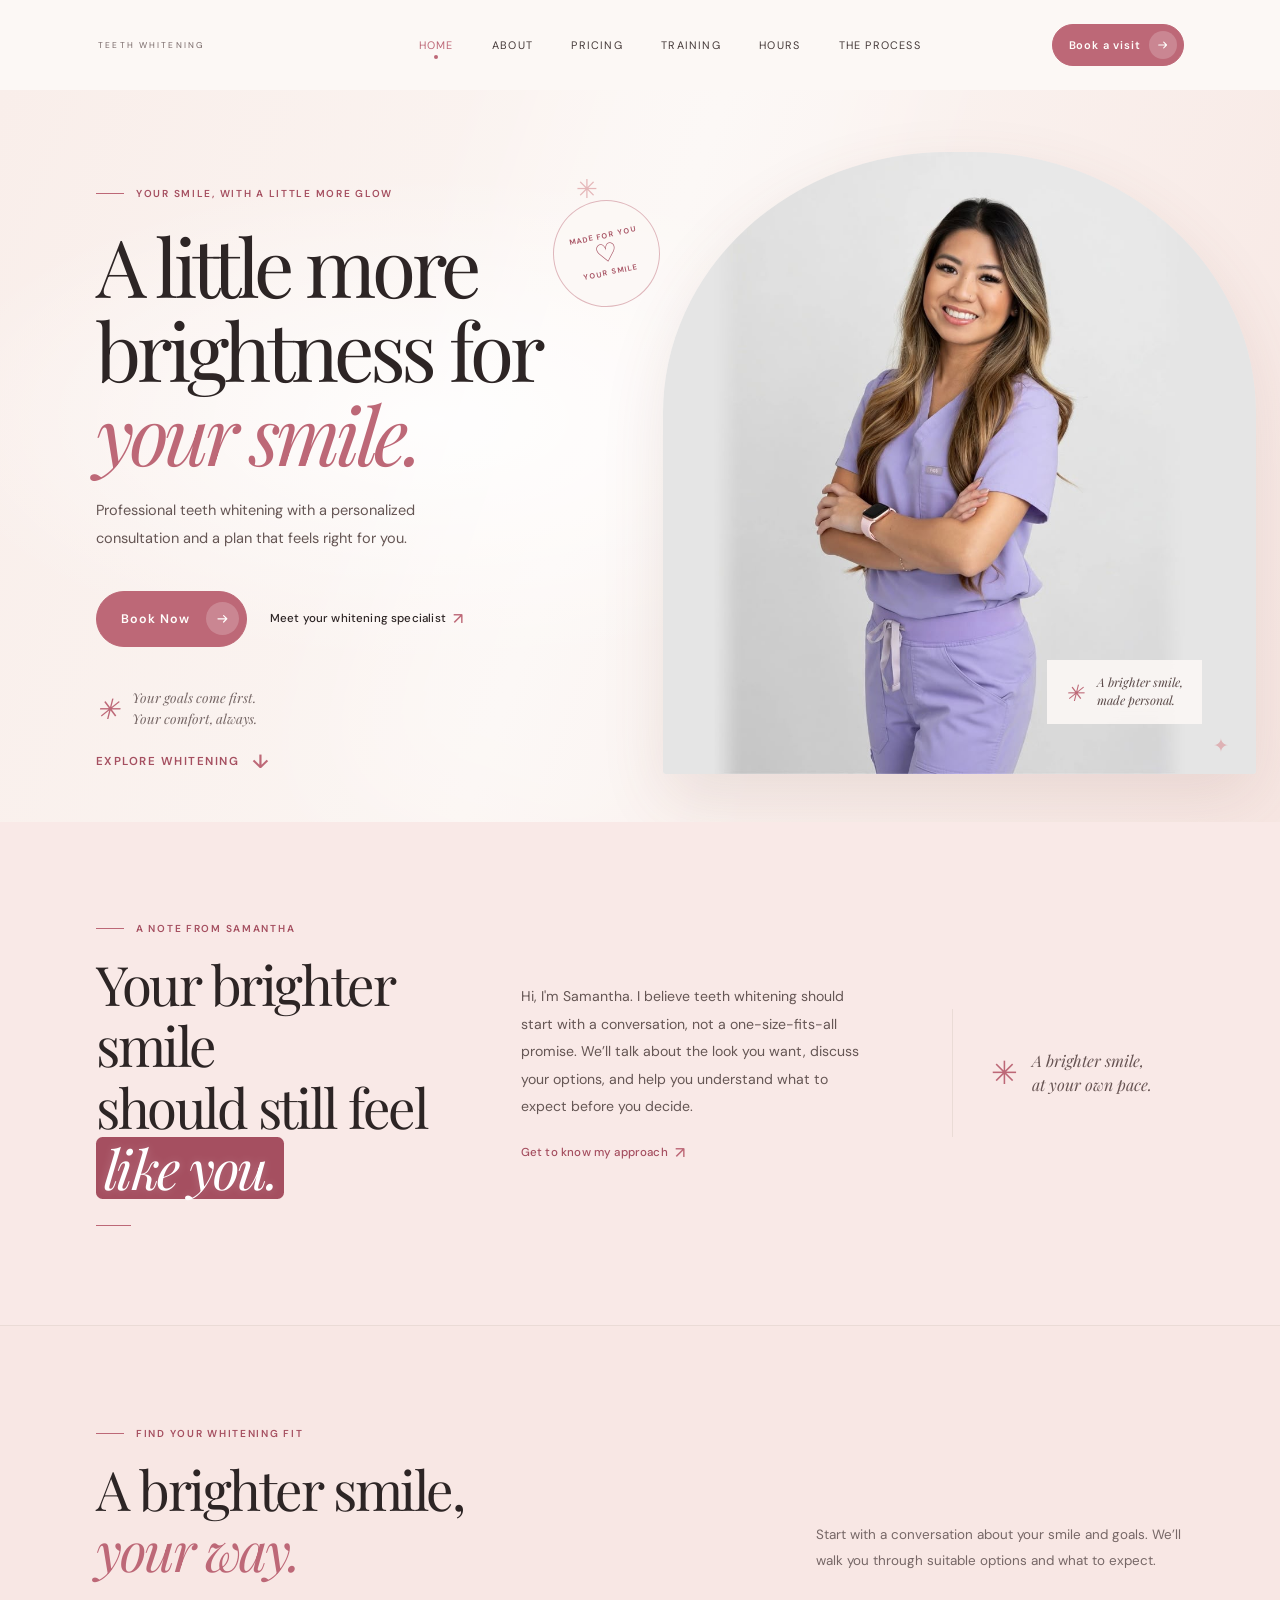
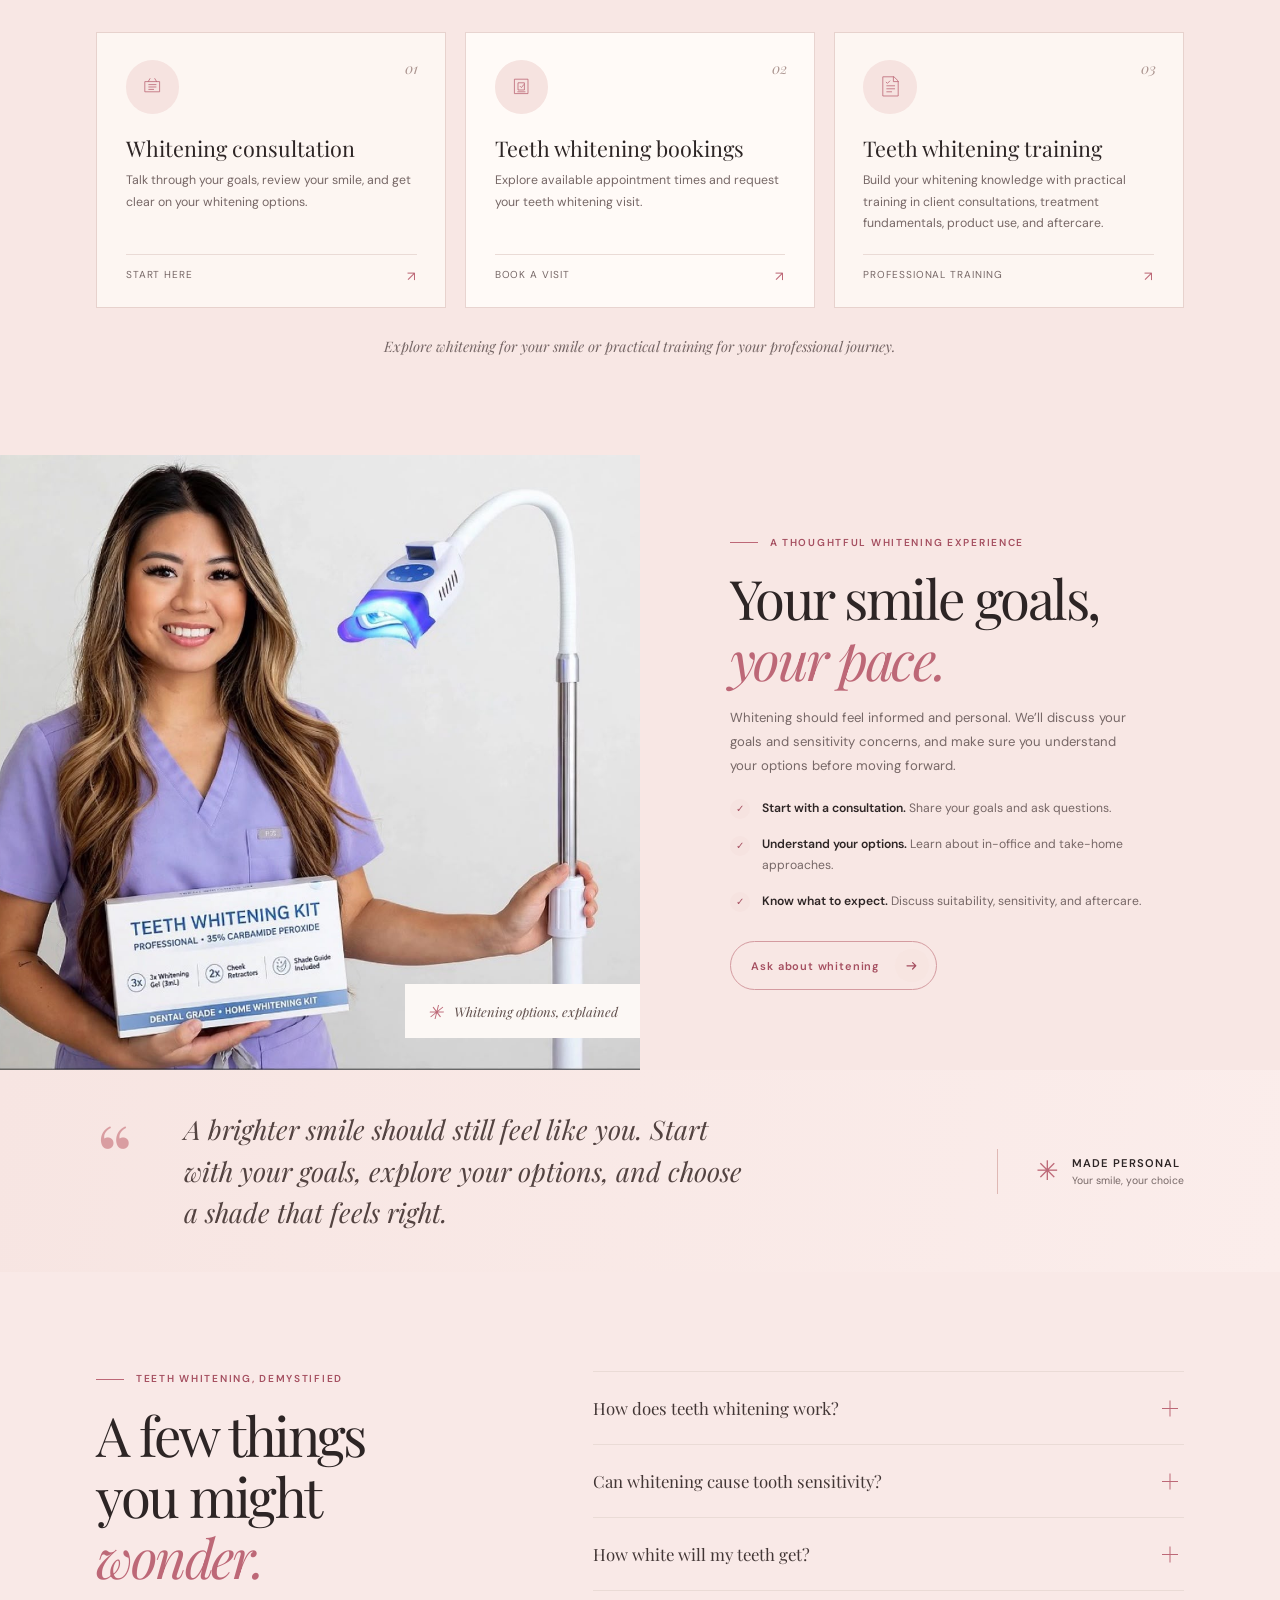
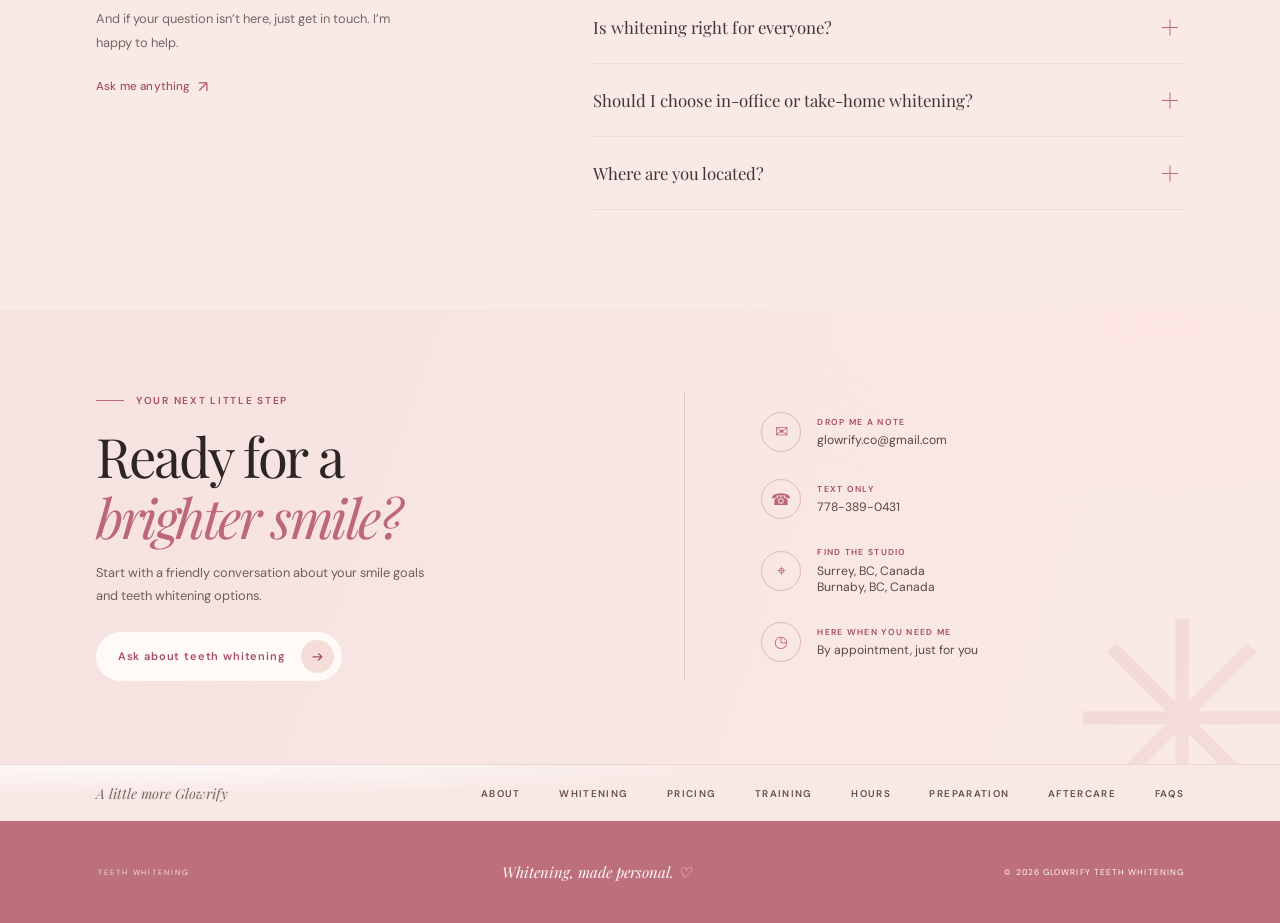
==== commit d13b3a2c: "Use updated Glowrify logo Co-authored-by: Copilot <223556219+Copilot@users.noreply.github.com>" ====
--- a/public/site/index.html
+++ b/public/site/index.html
@@ -55,7 +55,7 @@
   <body>
     <header class="site-header">
       <a class="wordmark" href="#home" aria-label="Glowrify Teeth Whitening home">
-        <span class="wordmark__name">Glowrify<span class="wordmark__dot">.</span></span>
+        <img class="wordmark__logo" src="./images/logo-transparent1.png" alt="" />
         <span class="wordmark__descriptor">TEETH WHITENING</span>
       </a>
 
@@ -318,7 +318,7 @@
 
     <footer class="site-footer">
       <a class="wordmark wordmark--footer" href="#home" aria-label="Glowrify Teeth Whitening home">
-        <span class="wordmark__name">Glowrify<span class="wordmark__dot">.</span></span>
+        <img class="wordmark__logo" src="./images/logo-transparent1.png" alt="" />
         <span class="wordmark__descriptor">TEETH WHITENING</span>
       </a>
       <p>Whitening, made personal. <span aria-hidden="true">♡</span></p>
--- a/public/site/styles.css
+++ b/public/site/styles.css
@@ -78,18 +78,9 @@
   flex-shrink: 0;
 }
 
-.wordmark__name {
-  font-family: var(--serif);
-  font-size: 2rem;
-  font-style: italic;
-  line-height: 1;
-  color: #f078a9;
-  text-shadow: 0 0 2px #fff4f8, 0 0 7px rgba(255, 165, 200, 0.98),
-    0 0 16px rgba(255, 105, 170, 0.8), 0 0 30px rgba(255, 105, 170, 0.58);
-}
-
-.wordmark__dot {
-  color: var(--rose);
+.wordmark__logo {
+  width: 100%;
+  height: auto;
 }
 
 .wordmark__descriptor {
